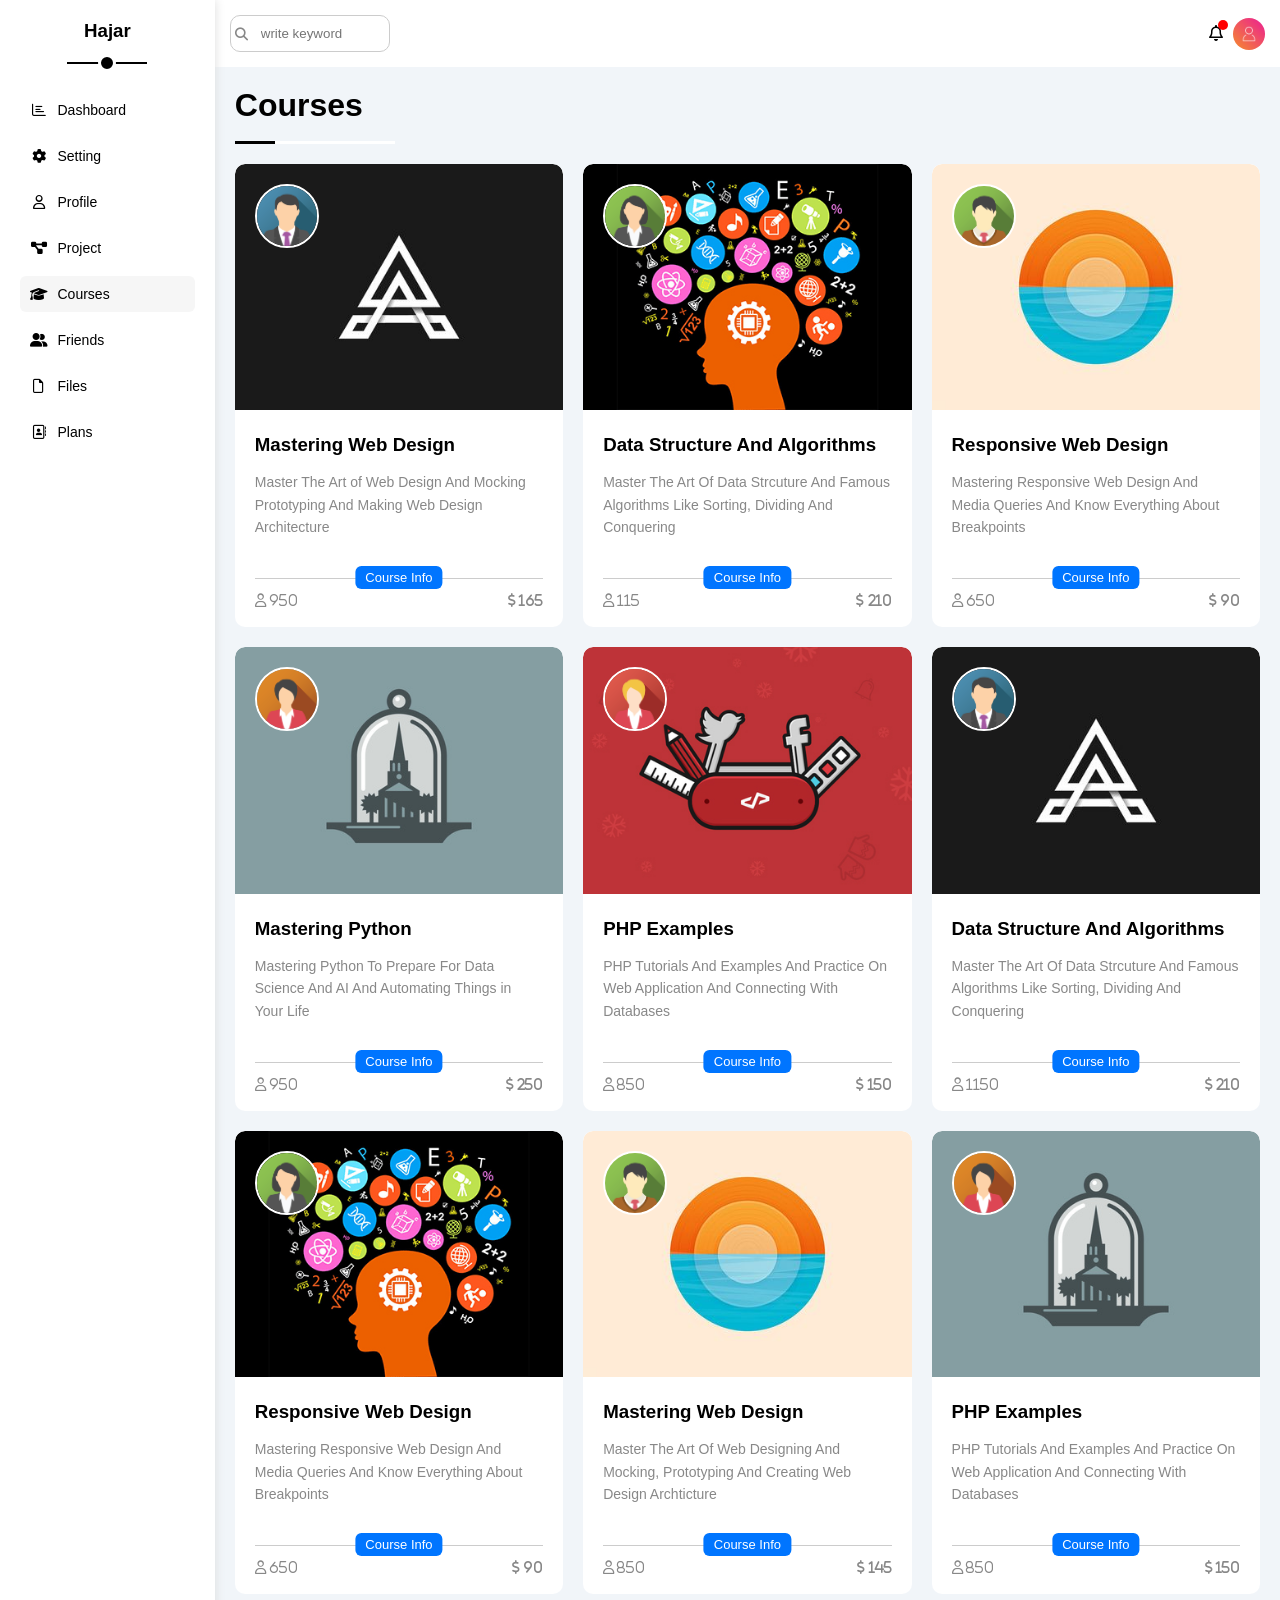
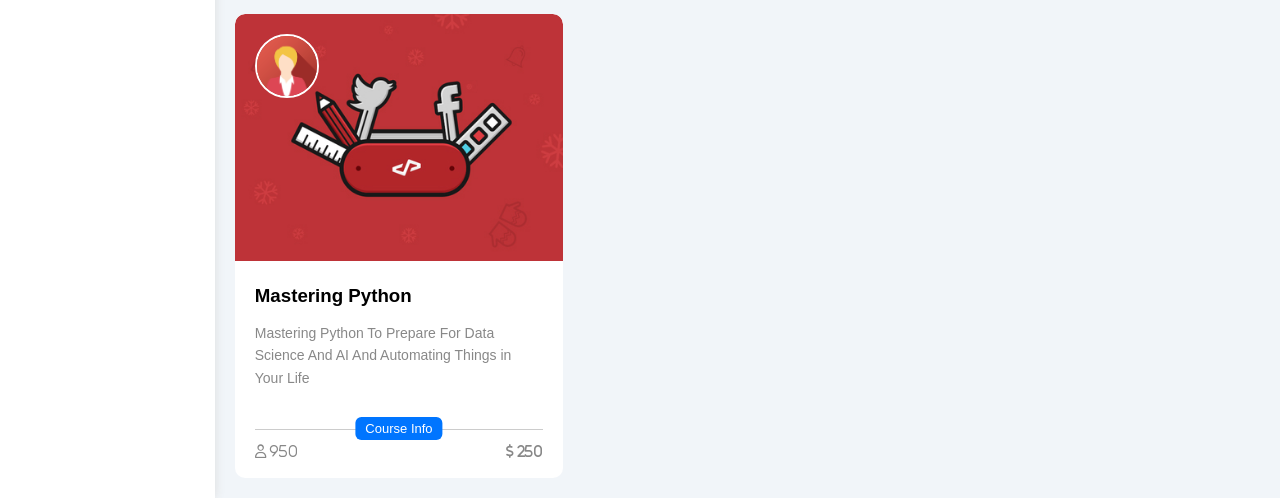
==== courses.html @ a2fc20e4 "forth template" ====
<!DOCTYPE html>
<html lang="en">
<head>
    <meta charset="UTF-8">
    <meta name="viewport" content="width=device-width, initial-scale=1.0">
    <title>Dashboard</title>
    <link rel="stylesheet" href=".//css/all.min.css">
    <link rel="stylesheet" href=".//css/framework.css">
    <link rel="stylesheet" href=".//css/master.css">
    <!--font awesome-->
    
    <!--google fonts-->
    <link rel="preconnect" href="https://fonts.googleapis.com" />
    <link rel="preconnect" href="https://fonts.gstatic.com" crossorigin />
    <link href="https://fonts.googleapis.com/css2?family=Cairo:wght@300;400;700&display=swap" rel="stylesheet"/>
</head>
<body>
<!-- start profile page -->
<div class="page d-flex">
    <div class="side-bar  p-20 bg-w p-relative">
      <h3 class="txt-c mt-0 p-relative">Hajar</h3>
      <ul>
       <li>
        <a href="index.html" class=" b-c fs-14 p-10 rad-6 d-flex align-c">
            <i class="fa-regular fa-chart-bar fa-fw"></i>
            <span>Dashboard</span>
        </a>
       </li>
       <li>
        <a href="setting.html" class=" b-c fs-14 p-10 rad-6 d-flex align-c">
            <i class="fa-solid fa-gear fa-fw"></i>
            <span>Setting</span>
        </a>
       </li>
       <li>
        <a href="profile.html" class="   b-c fs-14 p-10 rad-6 d-flex align-c">
            <i class="fa-regular fa-user fa-fw"></i>
            <span>Profile</span>
        </a>
       </li>
       <li>
        <a href="projects.html" class=" b-c fs-14 p-10 rad-6 d-flex align-c">
            <i class="fa-solid fa-diagram-project fa-fw"></i>
            <span>Project</span>
        </a>
       </li>
       <li>
        <a href="Courses.html" class=" active  b-c fs-14 p-10 rad-6 d-flex align-c">
            <i class="fa-solid fa-graduation-cap fa-fw"></i>
            <span>Courses</span>
        </a>
       </li>
       <li>
        <a href="friends.html" class="  b-c fs-14 p-10 rad-6 d-flex align-c">
            <i class="fa-solid fa-user-group fa-fw"></i>
            <span>Friends</span>
        </a>
       </li>
       <li>
        <a href="files.html" class="  b-c fs-14 p-10 rad-6 d-flex align-c">
            <i class="fa-regular fa-file fa-fw"></i>
            <span>Files</span>
        </a>
       </li>
       <li>
        <a href="Plans.html" class="  b-c fs-14 p-10 rad-6 d-flex align-c">
            <i class="fa-regular fa-address-book fa-fw"></i>
            <span>Plans</span>
        </a>
       </li>
      </ul>
    </div>
    <div class="content full-width">
        <div class="header flex-between bg-w p-15">
            <div class="search p-relative">
              <input type="search" placeholder="write keyword">
            </div>
            <div class="icons d-flex align-c">
                <span class="notification p-relative">
                <i class="fa-regular fa-bell"></i>
            </span>
               <img src="./images/head pro.webp" alt="">
            </div>
        </div>
        <h1 class="p-relative">Courses</h1>
        <div class="courses-wrapper m-20 d-grid gap-20">
         <div class="course-box bg-w rad-10 p-relative">
         <img  class="c-img " src="./images/course-01.jpg" alt="">
            <img class="profile-img" src="./images/team-01.png" alt="">
            <div class="p-20">
                <h3 class="m-0">Mastering Web Design</h3>
            <p class="mt-15 c-gray fs-14 ">Master The Art of Web Design And Mocking Prototyping And Making Web Design Architecture</p>
         <div class="p-relative  f-space-btw mt-40 pt-15 fs-13 bordert-ccc">
            <i class="fa-regular fa-user c-gray"> 950</i>
            <a href="#" class=" in-c submit-shape bg-blue c-white"> Course Info</a>
            <i class="fa-solid fa-dollar-sign c-gray">
                165
            </i>
            </div>
            </div>
            </div>
            <div class="course-box bg-w rad-10 p-relative">
                <img  class="c-img " src="./images/course-02.jpg" alt="">
                   <img class="profile-img" src="./images/team-02.png" alt="">
                   <div class="p-20">
                       <h3 class="m-0">Data Structure And Algorithms</h3>
                   <p class="mt-15 c-gray fs-14 "> Master The Art Of Data Strcuture And Famous Algorithms Like Sorting, Dividing And Conquering</p>
                <div class="p-relative  f-space-btw mt-40 pt-15 fs-13 bordert-ccc">
                   <i class="fa-regular fa-user c-gray"> 115</i>
                   <a href="#" class=" in-c submit-shape bg-blue c-white"> Course Info</a>
                   <i class="fa-solid fa-dollar-sign c-gray">
                       210
                   </i>
                   </div>
                   </div>
                   </div>
                   <div class="course-box bg-w rad-10 p-relative">
                    <img  class="c-img " src="./images/course-03.jpg" alt="">
                       <img class="profile-img" src="./images/team-03.png" alt="">
                       <div class="p-20">
                           <h3 class="m-0">Responsive Web Design</h3>
                       <p class="mt-15 c-gray fs-14 "> Mastering Responsive Web Design And Media Queries And Know Everything About Breakpoints</p>
                    <div class="p-relative  f-space-btw mt-40 pt-15 fs-13 bordert-ccc">
                       <i class="fa-regular fa-user c-gray"> 650</i>
                       <a href="#" class=" in-c submit-shape bg-blue c-white"> Course Info</a>
                       <i class="fa-solid fa-dollar-sign c-gray">
                           90
                       </i>
                       </div>
                       </div>
                       </div>
                       <div class="course-box bg-w rad-10 p-relative">
                        <img  class="c-img " src="./images/course-04.jpg" alt="">
                           <img class="profile-img" src="./images/team-04.png" alt="">
                           <div class="p-20">
                               <h3 class="m-0">Mastering Python</h3>
                           <p class="mt-15 c-gray fs-14 ">Mastering Python To Prepare For Data Science And AI And Automating Things in Your Life</p>
                        <div class="p-relative  f-space-btw mt-40 pt-15 fs-13 bordert-ccc">
                           <i class="fa-regular fa-user c-gray"> 950</i>
                           <a href="#" class=" in-c submit-shape bg-blue c-white"> Course Info</a>
                           <i class="fa-solid fa-dollar-sign c-gray">
                               250
                           </i>
                           </div>
                           </div>
                           </div>
                           <div class="course-box bg-w rad-10 p-relative">
                            <img  class="c-img " src="./images/course-05.jpg" alt="">
                               <img class="profile-img" src="./images/team-05.png" alt="">
                               <div class="p-20">
                                   <h3 class="m-0">PHP Examples</h3>
                               <p class="mt-15 c-gray fs-14 ">PHP Tutorials And Examples And Practice On Web Application And Connecting With Databases</p>
                            <div class="p-relative  f-space-btw mt-40 pt-15 fs-13 bordert-ccc">
                               <i class="fa-regular fa-user c-gray"> 850</i>
                               <a href="#" class=" in-c submit-shape bg-blue c-white"> Course Info</a>
                               <i class="fa-solid fa-dollar-sign c-gray">
                                   150
                               </i>
                               </div>
                               </div>
                               </div>
                               <div class="course-box bg-w rad-10 p-relative">
                                <img  class="c-img " src="./images/course-01.jpg" alt="">
                                   <img class="profile-img" src="./images/team-01.png" alt="">
                                   <div class="p-20">
                                       <h3 class="m-0">Data Structure And Algorithms</h3>
                                   <p class="mt-15 c-gray fs-14 ">Master The Art Of Data Strcuture And Famous Algorithms Like Sorting, Dividing And Conquering</p>
                                <div class="p-relative  f-space-btw mt-40 pt-15 fs-13 bordert-ccc">
                                   <i class="fa-regular fa-user c-gray"> 1150</i>
                                   <a href="#" class=" in-c submit-shape bg-blue c-white"> Course Info</a>
                                   <i class="fa-solid fa-dollar-sign c-gray">
                                       210
                                   </i>
                                   </div>
                                   </div>
                                   </div>
                                   <div class="course-box bg-w rad-10 p-relative">
                                    <img  class="c-img " src="./images/course-02.jpg" alt="">
                                       <img class="profile-img" src="./images/team-02.png" alt="">
                                       <div class="p-20">
                                           <h3 class="m-0">Responsive Web Design</h3>
                                       <p class="mt-15 c-gray fs-14 ">Mastering Responsive Web Design And Media Queries And Know Everything About Breakpoints</p>
                                    <div class="p-relative  f-space-btw mt-40 pt-15 fs-13 bordert-ccc">
                                       <i class="fa-regular fa-user c-gray"> 650</i>
                                       <a href="#" class=" in-c submit-shape bg-blue c-white"> Course Info</a>
                                       <i class="fa-solid fa-dollar-sign c-gray">
                                           90
                                       </i>
                                       </div>
                                       </div>
                                       </div>
                                       <div class="course-box bg-w rad-10 p-relative">
                                    <img  class="c-img " src="./images/course-03.jpg" alt="">
                                       <img class="profile-img" src="./images/team-03.png" alt="">
                                       <div class="p-20">
                                           <h3 class="m-0">Mastering Web Design</h3>
                                       <p class="mt-15 c-gray fs-14 ">Master The Art Of Web Designing And Mocking, Prototyping And Creating Web Design Archticture</p>
                                    <div class="p-relative  f-space-btw mt-40 pt-15 fs-13 bordert-ccc">
                                       <i class="fa-regular fa-user c-gray"> 850</i>
                                       <a href="#" class=" in-c submit-shape bg-blue c-white"> Course Info</a>
                                       <i class="fa-solid fa-dollar-sign c-gray">
                                           145
                                       </i>
                                       </div>
                                       </div>
                                       </div>
                                       <div class="course-box bg-w rad-10 p-relative">
                                        <img  class="c-img " src="./images/course-04.jpg" alt="">
                                           <img class="profile-img" src="./images/team-04.png" alt="">
                                           <div class="p-20">
                                               <h3 class="m-0">PHP Examples</h3>
                                           <p class="mt-15 c-gray fs-14 ">PHP Tutorials And Examples And Practice On Web Application And Connecting With Databases</p>
                                        <div class="p-relative  f-space-btw mt-40 pt-15 fs-13 bordert-ccc">
                                           <i class="fa-regular fa-user c-gray"> 850</i>
                                           <a href="#" class=" in-c submit-shape bg-blue c-white"> Course Info</a>
                                           <i class="fa-solid fa-dollar-sign c-gray">
                                               150
                                           </i>
                                           </div>
                                           </div>
                                           </div>
                                           <div class="course-box bg-w rad-10 p-relative">
                                            <img  class="c-img " src="./images/course-05.jpg" alt="">
                                               <img class="profile-img" src="./images/team-05.png" alt="">
                                               <div class="p-20">
                                                   <h3 class="m-0">Mastering Python</h3>
                                               <p class="mt-15 c-gray fs-14 "> Mastering Python To Prepare For Data Science And AI And Automating Things in Your Life</p>
                                            <div class="p-relative  f-space-btw mt-40 pt-15 fs-13 bordert-ccc">
                                               <i class="fa-regular fa-user c-gray"> 950</i>
                                               <a href="#" class=" in-c submit-shape bg-blue c-white"> Course Info</a>
                                               <i class="fa-solid fa-dollar-sign c-gray">
                                                   250
                                               </i>
                                               </div>
                                               </div>
                                               </div>

         </div>
         </div>
        </div>
        </body>
        </html>
---- css/framework.css ----
.d-flex{
    display: flex;
}
.flex-wrap{
    flex-wrap: wrap;
}

.d-grid{
    display: grid;
  
}
.d-block{
    display: block;
}
.space-btw{
    justify-content: space-between;
}
.f-space-btw{
    display: flex;
    align-items: center;
    justify-content: space-between;
}
.flex-space{
    justify-content: space-around;
}
.c-flex{
    display: flex;
    align-items: center;
    justify-content: center;
}
.just-c{
    justify-content: center;
}
.gap-20{
gap: 20px;
}
.gap-15{
    gap: 15px;
}

/* start font & align*/
.txt-c{
    text-align: center;
}
@media(max-width:767px){
    .text-c-mobile{
text-align: center;
    }
    .d-block-mobile{
        display: block;
    }
    .m-hidden{
        display: none;
    }
}
.fs-10{
    font-size: 10px;
}
.fs-13{
    font-size: 13px;
}
.fs-14{
    font-size: 14px;
}
.fs-15{
    font-size: 15px;
}
.fs-16{
    font-size: 16px;
}
.fs-20{
    font-size: 20px;
}
.fs-25{
    font-size: 25px;
}
.fw-b{
    font-weight: bold;
}
.fw-900{
    font-weight: 900;
}
.align-c{
align-items: center;
}
/* end  font &align*/

/* start padding& margin*/
.p-5{
    padding: 5px;
}
.p-10{
padding: 10px;
}
.p-11{
    padding: 11px;
}
.p-15{
padding: 15px;
}
.p-20{
    padding: 20px;
}
.pt-10{
    padding-top: 10px;
}
.pt-15{
    padding-top: 15px;
}
.pt-20{
    padding-top: 20px;
}
.pb-10{
    padding-bottom: 10px;
}
.pb-15{
    padding-bottom: 15px;
}
.pb-20{
    padding-bottom: 20px;
}

.m-0{
    margin: 0;
}

.m-15{
    margin: 15px;
}
.m-20{
    margin: 20px;
}
.mt-0{
    margin-top: 0;
}
.mt-5{
    margin-top: 5px;
}
.mt-10{
    margin-top: 10px;
}
.mt-15{
    margin-top: 15px;
}
.mt-20{
margin-top: 20px;
}
.mt-25{
    margin-top: 25px;
}
.mt-30{
    margin-top: 30px;
}
.mt-40{
    margin-top: 40px;
}
.mr-10{
    margin-right: 10px;
}
.mr-15{
    margin-right: 15px;
}
.mr-20{
    margin-right: 20px;
}
.ml-20{
    margin-left: 20px;
}
.mb-5{
    margin-bottom: 5px;
}
.mb-10{
    margin-bottom: 10px;
}
.mb-15{
    margin-bottom: 15px;
}
.mb-20{
    margin-bottom: 20px;
    }
 
/* end padding& margin*/
/* start color*/
.c-gray{
color: #888;
}
.c-orange{
    color:#f59e0b ;
}
.c-green{
    color: #22c55e;
}
.c-white{
    color: white;
}
.b-c{
    color: black;
}
.c-blue{
color: #0075ff;
}
.c-red{
    color: #f44336;
}
.bg-w{
background-color: white;
}
.bg-red{
    background-color:var();
}
.bg-orange{
  background-color:  #f59e0b;
}
.bg-green{
    background-color: #22c55e;
}
.bg-eee{
    background-color: #eee;
}
.bg-ccc{
    background-color: #ccc;
}
.bg-blue{
    background-color: #0075ff;
}
/* start color*/
/* start position*/
.p-relative{
    position: relative;
}
/* end position*/
/* start border*/
.rad-6{
border-radius: 6px;
}
.rad-10{
    border-radius: 10px;
}

.border-non{
    border: none;
}
.border-ccc{
    border: 1px solid#ccc;
}
.border-green{
    border: 2px solid #22c55e;
}
.border-blue{
    border: 2px solid #0075ff;
}
.border-orange{
    border: 2px solid #f59e0c;
}
.bordert-ccc{
    border-top: 1px solid #ccc;
}
.borderb-ccc{
    border-bottom: 1px solid#ccc;
}
.borderb-eee{
    border-bottom: 1px solid #eee;
}
/* end border*/
.full-width{
    width: 100%;
}
.full-h{
    height: 100%;
}

/*start component*/
.flex-between{
    display: flex;
    align-items: center;
    justify-content: space-between;
}
/*end component*/
.submit-shape{
padding: 4px 10px;
border-radius: 6px;
}
.fit-content{
    width: fit-content;
}
---- css/master.css ----
*{
    box-sizing: border-box;
}
:root{
    --fa-style-family-classic:"font awesome 6 free";
    --blue-color:#0075ff;
    --blue-alt-color:#0969d5;
    --orange-color:#f59e0b;
    --green-color:#22c55e;
    --red-color:#f44336;
    --gray-color:#888;
}
body{
    font-family: "Open Sans" , sans-serif;
    margin: 0;
}
ul{
    list-style: none;
    padding: 0;
}
a{
    text-decoration: none;
}
*:focus{
    outline: none;
}
::-webkit-scrollbar{
    width: 15px;
}
::-webkit-scrollbar-track{
    background-color: white;
}
::-webkit-scrollbar-thumb{
    background-color: var(--blue-color);
    transition: .3s;
}
::-webkit-scrollbar-thumb:hover{
    background-color: var(--blue-alt-color);
}
.page{
    min-height: 100vh;
    background-color: #f1f5f9;
}
.side-bar{
    width: 250px;
    box-shadow: 0 0 10px #ddd;
}
.side-bar h3{
margin-bottom: 50px;
}
.side-bar h3::before,
.side-bar h3::after{
    content: "";
    position: absolute;
    background-color: black;
    left: 50%;
    transform: translateX(-50%);
}
.side-bar h3::before{
    width: 80px;
    height: 2px;
    bottom: -22px; 
}
.side-bar h3::after{
    width: 12px;
    height: 12px;
    border-radius: 50%;
    bottom: -30px;
    border: 3px solid white;
}
.side-bar ul li a{
    transition: .3px;
    margin-bottom: 10px;
}
.side-bar ul li a.active,
.side-bar ul li a:hover{
    background-color: #f6f6f6;
}
.side-bar ul li a i{
    margin-right: 10px;
}
@media(max-width:767px){
    .side-bar{
        width: 62px;
        padding: 10px;
    }
    .side-bar h3{
        margin-bottom: 15px;
        font-size: 13px;
    }
    .side-bar h3::before,
    .side-bar h3::after{
       display: none;
    }
    .side-bar ul li a span{
        display: none;
    }
}

.content .search::before{
font-family:var(--fa-style-family-classic);
content: "\f002";
position: absolute;
font-weight: 900;
font-size: 13px;
top: 50%;
transform: translateY(-50%);
left: 5px;
color: var(--gray-color);
}
.content .search  input{
    border: 1px solid #ccc;
    padding: 10px;
    border-radius: 10px;
    padding-left: 30px;
    width: 160px;
    transition: opacity .3;
    }
    .content .search  input:focus{
    width: 200px;
    }
    .content .search  input:focus::placeholder{
        opacity: 0;
    } 
    .content .icons .notification::before{
     content: "";
     position: absolute;
     width: 10px;
     height: 10px;
     background-color: red;
     border-radius: 50%;
     top: -5px;
     right: -5px;
    }
  .content .icons img{
    width: 32px;
    height: 32px;
    border-radius: 50%;
    margin-left: 10px;
 }
 .content h1{
    margin: 20px 20px 40px;
 }
 .content h1::after,
 .content h1::before{
    content: "";
    position: absolute;
    height: 3px;
    bottom: -20px;
left: 0;
 }
 .content h1::before{
width: 160px;
background-color: white;
 }
 .content h1::after{
width: 40px;
background-color: black;
 }
 .wrapper{
    grid-template-columns: repeat(auto-fill ,minmax(450px,1fr));
    margin-left: 20px;
    margin-right: 20px;
 }
 .welcome{
    grid-template-columns: minmax(200px, 1fr);
    margin-left: 10px;
    margin-right: 10px;
    overflow: hidden;
 }
 .intro img{
width: 200px;
margin-bottom: -10px;
 }
 .welcome .avatar{
    width: 64px;
    height: 64px;
    border-radius: 50%;
    border: 2px solid white;
    padding: 3px;
    box-shadow: 0 0 5px #ddd;
    margin-top: -32px;
 }
 @media(max-width:767px){
    .welcome .avatar{
        margin-left: 0;
    }
    .welcome .intro{
        padding-bottom: 30px;
    }
    .body > div:not(:last-child){
        margin-bottom: 20px;
    }
 }
 .body{
    border-top: 1px solid #eee;
    border-bottom: 1px solid #eee;
 }
 .body > div{
    flex: 1;
 }
 .welcome .visit{
    border: 1px solid white;
    background-color: var(--blue-color);
    width: fit-content;
    margin:  0 15px 15px auto;
    transition: .3s;
 }
 .welcome .visit:hover{
    background-color: var(--blue-alt-color);
 }
 .quick-draft textarea{
    resize: none;
    min-height: 200px;
 }
 .quick-draft [type=submit]{
    margin-left: auto;
    transition: .3s;
 }
 .quick-draft [type=submit]:hover{
    background-color: var(--blue-alt-color);
    cursor: pointer;
 }
 .target  .blue .icon{
    background-color: rgb(0 117 255 / 20%);
 }
 .target .details{
    flex: 1;
 }
 .target  .blue .details .progress{
    height: 2px;
    background-color: rgb(0 117 255 / 20%);
 }
 .target .details .progress>span{
    content: "";
    position: absolute;
    left: 0;
    top: 0;
    height: 2px;
 }
 .target .blue .details  .progress>span{
    background-color: var(--blue-color);
 }
 .target .details .progress>span span{
    content: "";
    position: absolute;
     top: -30px;
     left: 50%;
     transform: translateX(-50%);
     padding: 2px 5px;
     border-radius: 6px;
     font-size: 12px;
     position: relative;
     color: white;
 }
 .target .blue .details .progress>span span::after{
    content: "";
    position: absolute;
    border-color: transparent;
    border-top: var(--blue-color);
    border-width: 5px;
    border-style: solid;
    bottom: -9px;
    left: 50%;
    transform: translateX(-50%);
 }
 .target  .orange .icon{
    background-color: rgb(245 158 11 / 20%);
 }
 .target  .orange .details .progress{
    height: 2px;
    background-color:rgb(245 158 11 / 20%) ;
 }
 .target .orange .details  .progress>span{
    background-color: var(--orange-color);
 }
 .target .orange .details .progress>span span::after{
    content: "";
    position: absolute;
    border-color: transparent;
    border-top: var(--orange-color);
    border-width: 5px;
    border-style: solid;
    bottom: -9px;
    left: 50%;
    transform: translateX(-50%);
 }
 .target  .green .icon{
    background-color: rgb(34 197 94 / 20%);
 }
 .target  .green .details .progress{
    height: 2px;
    background-color: rgb(34 197 94 / 20%);
 }
 .target .green .details  .progress>span{
    background-color: var(--green-color);
 }
 .target .green .details .progress>span span::after{
    content: "";
    position: absolute;
    border-color: transparent;
    border-top: var(--green-color);
    border-width: 5px;
    border-style: solid;
    bottom: -9px;
    left: 50%;
    transform: translateX(-50%);
 }

 .ticket-price .price{
   border: 1px solid #ccc;
   border-radius: 10px;
   width: calc(50% - 10px);
 }
 .ticket-price .price.orange i{
   color: #f59e0b;
 }
 .ticket-price .price.blue i{
   color: #0075ff;
 }
 .ticket-price .price.green i{
   color: #22c55e;
 }
 .ticket-price .price.red i{ 
   color: #f44336;
 }
 @media(max-width:767px){
   .ticket-price .price{
      width: 100%;
   }
 }
 .news-box:not(:last-child){
   border-bottom: 1px solid #eee;
   padding-bottom: 20px;
   margin-bottom: 20px;
 }
 .news  img{
   width: 100px;
   border-radius: 6px;
 }
 .news-box .news-d {
   flex-grow: 1;
 }s
 .news-box span{
   padding: 5px 15px;
 }
 @media(max-width:767px){
   .news-box{
      flex-direction: column;
   }
   .news-box {
      flex-direction: column;
   }
   .news-box img{
      margin-right: 0;
      margin-bottom: 10px;
   }
   .news-box  h2,
   .news-box  p{
   text-align: center;
   }
   .news-box span{
      margin-top: 10px;
   }
 }
 .latest-task:not(:last-child){
   border-bottom:1px solid #eee;
   margin-bottom: 15px;
   padding-bottom: 15px;
 }
 .latest-task:nth-of-type(4){
   border: none;
 }
 .latest-task.crossed{
   opacity: .3;
 }
 .latest-task.crossed h3,
 .latest-task.crossed p
 { 
   text-decoration: line-through;
 }
 .latest-task .delete{
   transition: .3s;
   cursor: pointer;
 }
 .latest-task .delete:hover{
   color: var(--red-color);
 }
 .upload .top-uploads:not(:last-child){
   border-bottom: 1px solid #eee;
 }
.upload .svg{
   width: 50px;
margin-right: 10px;

 }
 .upload .up{
   flex-grow: 1;
 }
 .upload .up h4{
   font-size: 14px;
 }
 .upload .up p{
   font-size: 12px;
 }
 .upload  span{
   font-size: 12px;
 }
 .project ul::before{
content: "";
position: absolute;
height: 100%;
width: 2px;
background-color: var(--blue-color);
left: 11px;
 }
 .project ul li{
   padding-left: 40px;
   position: relative;
 }
 .project ul li::before{
   content: "";
   position: absolute;
   width: 20px;
   height: 20px;
   border-radius: 50%;
   display: block;
   background-color: white;
   border: 2px solid white;
   outline: 2px solid var(--blue-color);
   display: block;
   left: 0;
 }
 .project ul li.ready::before{
background-color: var(--blue-color);
 }
 .project ul li.current::before{
animation: change-color .8s infinite alternate;
 }
 .project .pro{
   position: absolute;
   width: 160px;
   opacity: .1;
   bottom: 0;
   right: 0;
 }
 .reminders ul li{
   padding-left: 60px;
 }
 .reminders ul li::before{
content: "";
position: absolute;
width: 20px;
height: 20px;
border-radius: 50%;
left: 0px;
top: 50%;
transform: translateY(-50%);
 }
 .reminders ul li::after{
   content: "";
   position: absolute;
   width: 2px;
   height: 100%;
   top: 2px;
   left: 40px;
 }
 .reminders ul li.blue::before,
 .reminders ul li.blue::after{
   background-color: var(--blue-color);
 }
 .reminders ul li.green::before,
 .reminders ul li.green::after{
   background-color: var(--green-color);
 }
 .reminders ul li.orange::before,
 .reminders ul li.orange::after{
   background-color: var(--orange-color);
 }
 .reminders ul li.red::before,
 .reminders ul li.red::after{
   background-color: var(--red-color);
 }
 
 .post img{
   width: 65px;
   height: 65px;
   border-radius: 50%;
   margin-right: 10px;
 }
 .post .para{
   border-top: 1px solid#eee;
   border-bottom: 1px solid #eee;
 }
 @media(max-width:767px){
   .post .bio{
      flex-direction: column;
   }
 }
 .social-stat .box{
padding-left: 70px;
 }
 .box i{
   position: absolute;
   width: 65px;
   top: 0;
   left: 0;
 }
 .box a{
   position: absolute;
   right: 15px;
 }
 .social-stat .twitter{
   background-color: rgb(29 161 242 / 20%);;
   color: #1da1f2
 }
 .social-stat .twitter i,
 .social-stat .twitter a{
   background-color: #1da1f2;
 }
 .social-stat .facebook {
  background-color: rgb(24 119 242 / 20%);
  color: #1da1f2;
}
.social-stat .facebook i,
.social-stat .facebook a {
  background-color: #1877f2;
}
.social-stat .youtube {
  background-color: rgb(255 0 0 / 20%);
  color: #ff0000;
}
.social-stat .youtube i,
.social-stat .youtube a {
  background-color: #ff0000;
}
.social-stat .linkedin {
  background-color: rgb(0 119 181 / 20%);
  color: #0a66c2;
}
.social-stat .linkedin i,
.social-stat .linkedin a {
  background-color: #0a66c2;
}
.projects .responsive-table{
  overflow-x: auto;
  }
  .responsive-table table {
    min-width: 1000px;
    border-spacing: 0;
  }
  
.responsive-table table thead td{
  background-color: #ccc;
  font-weight: bold;
}
.responsive-table table td{
  padding: 15px;
}
.responsive-table table tbody td{
  border-bottom: 1px solid #eee;
  border-left: 1px solid #eee;
  transition: .3s;
}
.responsive-table table tbody tr:hover td{
  background-color: #faf7f7;
}
.responsive-table table tbody td:last-child{
  border-right: 1px solid #eee;
}
 .responsive-table table img{
width: 32px;
height: 32px;
border-radius: 50%;
padding: 2px;
background-color: white;
 }
 .responsive-table table img:not(:first-child){
  margin-left: -20px;
 }
 /*start setting*/
.toggle-checkbox{
  --webkit-appeance:none;
  appearance: none;
  display: none;
}
.toggle-switch{
  position: relative;
  width: 78px;
  height: 32px;
  background-color: #ccc;
  border-radius: 16px;
  cursor: pointer;
  transition: .3s;
}
.toggle-switch::before{
  font-family: var(--fa-style-family-classic);
  content: "\f00d";
  font-weight: 900;
  background-color: white;
  position: absolute;
  width: 24px;
  height: 24px;
  border-radius: 50%;
  display: flex;
  align-items: center;
  justify-content: center;
  top: 4px;
  left: 4px;
  transition: .3s;
}
.toggle-checkbox:checked + .toggle-switch{
background-color: var(--blue-color);
}
.toggle-checkbox:checked + .toggle-switch::before{
left: 50px;
content: "\f00c";
}
.setting-wrapper{
  grid-template-columns: repeat(auto-fill, minmax(450px,1fr));
  margin-left: 20px;
  margin-right: 20px;
}
@media(max-width:767px){
  .setting-wrapper{
    grid-template-columns: minmax(200px,1fr);
    margin-left: 10px;
    margin-right: 10px;
    gap: 10px;
  }
}
.setting-wrapper .control .text{
  flex-grow: 1;
}
.setting-wrapper .control textarea{
  resize: none;
  height: 100px;
  width: 100%;
  border-color: #ccc;
  border-radius: 6px;
  padding: 10px;
}
.info-general form span{
  color: var(--gray-color);
  display: block;
}
.info-general form input[type=text]{
  padding: 10px;
  border-radius: 6px;
  border: none;
  border: 1px solid #ccc;
  width: 100%;
}
.info-general :disabled{
  padding: 10px;
  border-radius: 6px;
  border: none;
  border: 1px solid #ccc;
  flex-grow: 1;
  margin-right: 15px;
  transition: .3s;
}
.info-general :disabled:hover{
  cursor: no-drop;
  background-color: #f0f4f8;
  color: #bbb;
}
.security .password .pas-text,
.security .authen .tex,
.security .device .dev-text{
  flex-grow: 1;
}
.security .password a:hover{
background-color: var(--blue-alt-color);
}
 .social-info i{
  width: 40px;
  height: 40px;
  background-color: #f6f6f6;
  display: flex;
  align-items: center;
  justify-content: center;
  border: 1px solid #ddd;
  border-radius: 6px 0 0 6px;
  border-right: none;
  transition: .3s;
 }
 .social-info input[type=text]{
  height: 40px;
  background-color: #f6f6f6;
  border: 1px solid #ddd;
  border-radius: 0 6px 6px 0;
  padding-left: 10px;
 }
.social-info>div:focus-within i{
  color: black;
}
.widget-control .co-widget input[type=checkbox]{
--wibkit-appearance:none;
appearance: none;
}
.widget-control .co-widget label{
  cursor: pointer;
  padding-left: 30px;
  position: relative;
}
.widget-control .co-widget label::before{
content: "";
position: absolute;
width: 14px;
height: 14px;
border: 2px solid var(--gray-color);
border-radius: 4px;
left:0;
top: 50%;
margin-top: -9px;
}
.widget-control .co-widget label:hover:before{
  border-color: var(--blue-alt-color);
}
.widget-control .co-widget label::after{
  font-family: var(--fa-style-family-classic);
  content: "\f00c";
  position: absolute;
  font-weight: 900;
  left: 0;
  top: 50%;
  margin-top: -9px;
  font-size: 12px;
  width: 18px;
  height: 18px;
  border-radius: 4px;
  background-color: var(--blue-color);
  display: flex;
  align-items: center;
  justify-content: center;
  transform: scale(0) rotate(360deg);
  transition: .3s;
}
.widget-control .co-widget  input[type=checkbox]:checked + label:after{
transform: scale(1);
}
.backup input[type=radio]{
  --webkit-appearance:none;
  appearance: none;
}
.backup .date label{
  padding-left: 30px;
  position: relative;
}
.backup .date label::before{
content: "";
position: absolute;
width: 18px;
height: 18px;
border-radius: 50%;
border: 2px solid var(--gray-color);
left: 0;
top: 50%;
transform: translateY(-50%);
transition: .3s;
}
.backup .date label::after{
  content: "";
  position: absolute;
  width: 12px;
  height: 12px;
  background-color: var(--blue-color);
  border-radius: 50%;
  left: 5px;
  top: 5px;
  transform: scale(0);
  transition: .3s;
}
.backup .date input[type=radio]:checked + label::before{
border-color: var(--blue-color);
}
.backup .date input[type=radio]:checked + label::after{
  transform: scale(1);
}
.backup-control .servers {
  border-top: 1px solid #eee;
  padding-top: 20px;
}
@media (max-width: 767px) {
  .backup-control .servers {
    flex-wrap: wrap;
  }
}
.backup .servers .server {
  border: 2px solid #eee;
  position: relative;
  transition: .3s;
}
.backup .servers .server label {
  cursor: pointer;
}
.backup .servers input[type="radio"]:checked + .server {
  border-color: var(--blue-color);
  color: var(--blue-color);
}
 /*end setting*/
 /*start profile*/
 .profile .overview{
  width: 300px;
 
 }
 
 @media (max-width:767px){
  .profile {
    flex-direction: column;
  }
 }
 .profile .overview img{
width: 120px;
height: 120px;
border-radius: 50%;
 }
 .profile .overview .level{
height: 4px;
width: 90%;
background-color: var(--gray-color);
border-radius: 6px;
margin: auto;
 }
 .profile .overview .level span{
  position: absolute;
  left: 0;
  top: 0;
  height: 100%;
  background-color: var(--blue-color);
  border-radius: 6px;
 }
 
 @media (min-width:768px){
  .profile .information{
    border-left: 1px solid #ccc;
 }
}
.profile .information .pro-info:not(:last-child){
  border-bottom: 1px solid #ccc;
}
.profile .information .pro-info{
  flex-wrap: wrap;
  transition: .3s;
}
.profile .information .pro-info h4{
font-weight: normal;
}
.profile .information .pro-info:hover{
  background-color: #f9f9f9;
}
.profile .information .pro-info >div{
  min-width: 250px;
  padding: 10px 0 0;
}
@media (max-width:767px){
  .profile .information .pro-info .toggle-switch{
    margin: auto;
  }
}
.profile .information .pro-info .toggle-switch{
  height: 20px;
}
.profile .information .pro-info .toggle-switch::before{
  width: 12px;
  height: 12px;
  font-size: 8px;
}
.profile .information .pro-info .toggle-checkbox:checked + :before{
left: 62px;
}
@media (max-width:767px){
  .skill-activity{
flex-direction: column;
  }
}
.pro-skill {
  flex-grow: 1;
}
@media (max-width:767px){
  .pro-skill .skill-box {
justify-content: center;
  }
}

.pro-skill .skill-box:not(:last-child){
  border-bottom: 1px solid #ccc;
}
.pro-skill .skill-box span{
  background-color: #eee;
  padding: 4px 10px;
  border-radius: 6px;
}
.pro-skill .skill-box span:not(:last-child){
  margin-right: 5px;
}
.activity{
  flex-grow: 2;
}
.activity .activity-info:not(:last-child) {
  border-bottom: 1px solid #ccc;
}
@media (max-width:767px){
  .activity .activity-info{
    flex-direction: column;
  }
  .activity .activity-info span{
    display: block;
    margin-bottom: 10px;
  }
}
.activity .activity-info img{
width: 75px;
height: 75px;
border-radius: 50%;
margin-right: 10px;

}
@media (max-width:767px){
  .activity .activity-info img{
    margin-right: 0;
    margin-bottom: 10px;
  }
}
.activity .activity-info .text{
  flex-grow: 1;
  
}
 /*end profile*/
 /*start project*/
 .projects-wrapper {
grid-template-columns: repeat(auto-fill,minmax(500px ,1fr));
 }
 @media (max-width:767px){
  .projects-wrapper {
    grid-template-columns: minmax(200px ,1fr);
    gap: 10px;
    margin: 10px;
     }
 }
 .projects-wrapper .project-box .history{
  display:flex;
  justify-content: right;
   
 }
 .projects-wrapper .project-box h4{
  font-weight: normal;
 }
 .projects-wrapper .project-box .team{
 position: relative;
 height: 80px;
 }
 .projects-wrapper .project-box a{
  position: absolute;
  left: 0;
  bottom: 0;
 }
 .projects-wrapper .project-box a:nth-child(2){
  left: 25px;
 }
 .projects-wrapper .project-box a:nth-child(3){
  left: 50px;
 }
 .projects-wrapper .project-box a:nth-child(4){
  left: 75px;
 }
 .projects-wrapper .project-box a:nth-child(5){
  left: 100px;
 }
 .projects-wrapper .project-box img{
  width: 32px;
  height: 32px;
  border-radius: 50%;
  padding: 2px;
  background-color: white;
 }
 .projects-wrapper .project-box a:hover{
  z-index: 1000;
 }
 .projects-wrapper .project-box ul{
  justify-content: right;
  padding: 15px 0 15px;
  border-top: 1px solid #eee;
  border-bottom: 1px solid #eee;
 }
 @media(max-width:767px){
  .projects-wrapper .project-box ul{
    flex-direction: column;
  }
 }
 .projects-wrapper .project-box ul li {
  padding: 4px 10px;
  background-color: #eee;
  border-radius: 6px;
 }
 @media(max-width:767px){
  .projects-wrapper .project-box ul li:not(:last-child){
    margin-bottom: 15px;
  }
 }
 .projects-wrapper .project-box ul li:not(:last-child){
  margin-right: 10px;
 }
 @media(max-width:767px){
  .projects-wrapper .project-box .track{
    flex-direction: column;
  }
 }
 .projects-wrapper .project-box .holder{
  width: 260px;
  height: 8px;
  border-radius: 6px;
  background-color: #ccc;
  
 }
 @media(max-width:767px){
  .projects-wrapper .project-box .holder{
    margin-bottom: 10px;
  }
 }
 .projects-wrapper .project-box .holder span{
  position: absolute;
  height: 100%;
  left: 0;
  top: 0;
  border-radius: 6px;
 }
 
 /*end project*/
 /*start courses*/
.courses-wrapper{
  grid-template-columns: repeat(auto-fill,minmax(300px ,1fr));
}
@media(max-width:767px){
  .courses-wrapper{
    grid-template-columns: minmax(200px ,1fr);
    margin-left: 10px;
    margin-right: 10px;
    gap: 10px;
  }
}
.courses-wrapper .course-box{
  overflow: hidden;
}
.courses-wrapper .course-box .c-img{
width: 100%;
border-radius: 10px 10px  0 0 ;
}
.courses-wrapper .course-box .profile-img{
  position: absolute;
  width: 64px;
  height: 64px;
  border-radius: 50%;
  top: 20px;
  left: 20px;
  border: 2px solid white;
}
.courses-wrapper .course-box>div p{
  line-height: 1.6;
}
.courses-wrapper .course-box .in-c{
  position: absolute;
  top: -13px;
  left: 50%;
  transform: translateX(-50%);
}
 /*end courses*/
 /*start friends*/
.friend-wrapper{
  grid-template-columns: repeat(auto-fill, minmax(300px,1fr));

}
@media(max-width:767px){
  .friend-wrapper{
    grid-template-columns: minmax(200px,1fr);
     margin-left: 10px;
     margin-right: 10px;
     gap: 10px;
  }
}
.friend-wrapper .friend-box .comm-icons{
  position: absolute;
  top: 10px;
  left: 10px;
}
.friend-wrapper .friend-box .comm-icons i{
  width: 32px;
  height: 32px;
  background-color: #eee;
  border-radius: 50px;
  display: flex;
  align-items: center;
  justify-content: center;
  font-size: 14px;
  color: #666;
  cursor: pointer;
  transition: .3s;
}
.friend-wrapper .friend-box .comm-icons i:hover{
  color: white;
  background-color: var(--blue-color);
}
.friend-wrapper .friend-box img{
  width: 100px;
  height: 100px;
  border-radius: 50%;
  display: block;
  margin:  10px auto 10px;
}
.friend-wrapper .friend-box ul {
  padding-top: 15px;
  padding-bottom: 15px;
  border-top: 1px solid #ccc;
  border-bottom: 1px solid #ccc;
}
.friend-wrapper .friend-box ul li{
  margin-bottom: 10px;
}
.friend-wrapper .friend-box ul li i{
  margin-right: 10px;
}
.friend-wrapper .friend-box ul .vip{
  position: absolute;
  top: 50%;
  transform: translateY(-50%);
  right: 0;
  font-weight: bold;
  color: var(--orange-color);
  font-size: 50px;
  opacity: .2;
  
}
  /*end friends*/
  /*start files*/
  .files{
    flex-direction: row-reverse;
    align-items: flex-start;
  }
    @media(max-width:767px){
      .files{
      flex-direction: column;
      align-items: normal;
    }
  }
  .files .files-stat{
   min-width:260px;

  }
  .files .files-stat .files-stat-box {
    padding: 10px;
    border: 1px solid #eee;
    border-radius: 6px;
    margin-bottom: 15px;
  }
  .files .files-stat .files-stat-box i{
    width: 40px;
    height: 40px;
   display: flex;
   align-items: center;
   justify-content: center;
   margin-right: 10px;
   font-size: 13px;
  }
  .files .files-stat .files-stat-box  .blue{
 background-color :rgb(0 117 255 / 20%);
  }
  .files .files-stat .files-stat-box  .green{
    background-color :rgb(34 197 94 / 20%);
     }
     .files .files-stat .files-stat-box  .red{
      background-color :rgb(244 67 54 / 20%);
       }
       .files .files-stat .files-stat-box  .orange{
        background-color :rgb(245 158 11 / 20%);
         }
  .files .files-stat .files-stat-box .text{
    flex: 1;
  }
  .files .files-stat .upload{
    padding-left: 40px;
    display: block;
    width: fit-content;
    margin: auto;
    cursor: pointer;
    transition: .3s;
  }
  .files .files-stat .upload::before{
    position: absolute;
    font-family: var(--fa-style-family-classic);
    content: "\f102";
    font-weight: 900;
    font-size: 13px;
    left: 15px;
    top: 50%;
    transform: translateY(-50%);
  }
  .files .files-stat .upload:hover{
    background-color: var(--blue-alt-color);
  }
  .files .files-stat .upload:hover::before{
    animation: up-down .5s  linear infinite;
  }
  .files .files-wrapper{
   grid-template-columns: repeat(auto-fill ,minmax(200px ,1fr));
   flex: 1;
  }
  @media(max-width:767px)
{
  .files .files-wrapper{
    grid-template-columns:minmax(300px ,1fr);
    margin-left: 10px;
    margin-right: 10px;
    gap: 10px;
  }
} 

.files .files-wrapper .files-box i{
  position: absolute;
  top: 10px;
  left: 10px;
}
.files .files-wrapper .files-box img{
  width: 64px;
  height: 64px;
  transition: .3s;
}
.files .files-wrapper .files-box:hover img{
  transform: rotate(5deg);
}
.files .files-wrapper .files-box h4{
  font-weight: bold;
}
 
   /*end files*/
   /*start plans*/
.plans-wrapper{
  grid-template-columns: repeat(auto-fill,minmax(450px, 1fr));
}
@media(max-width:767px){
  .plans-wrapper{
    grid-template-columns: minmax(250px, 1fr);
    gap: 10px;
    margin-left: 10px;
    margin-right: 10px;
  }
}

.plans-wrapper .plans-box .parent{
  border: 3px solid white;
}
.plans-wrapper .green .parent{
  background-color: var(--green-color);
  outline:  3px solid var(--green-color);
}
.plans-wrapper .green .anchor{
  background-color: var(--green-color);
}
.plans-wrapper .blue .parent{
  background-color: var(--blue-color);
  outline:  3px solid var(--blue-color);
}
.plans-wrapper .blue .anchor{
  background-color: var(--blue-color);
}
.plans-wrapper .orange .parent{
  background-color: var(--orange-color);
  outline:  3px solid var(--orange-color);
}
.plans-wrapper .orange .anchor{
  background-color: var(--orange-color);
}
.plans-wrapper .plans-box .price{
  position: relative;
  font-size: 40px;
  width: fit-content;
  margin: auto;
}
.plans-wrapper .plans-box .price span{
  position: absolute;
  top: 0;
  left: -15px;
  font-size: 25px;
}
.plans-wrapper .plans-box .plans-sma-box{
  padding: 15px 0;
  border-bottom: 1px solid #eee;
  font-size: 15px;
}

.plans-wrapper .plans-box .plans-sma-box .tricks{
margin-right: 10px;
font-size: 18px;
}
.plans-wrapper .plans-box .plans-sma-box .info{
  cursor: pointer;
}
.plans-wrapper .plans-box .plans-sma-box .fat{
flex: 1;
}
   /*end plans*/

 /*start animation*/
 @keyframes change-color{
   from{
background-color: var(--blue-color);
   }
   to{
background-color: white;
   }
 }
 @keyframes up-down{
  0% , 100% {
transform: translateY(-5px);
  }
  50% {
    transform: translateY(-7px);
  }
 }
/*end animation*/
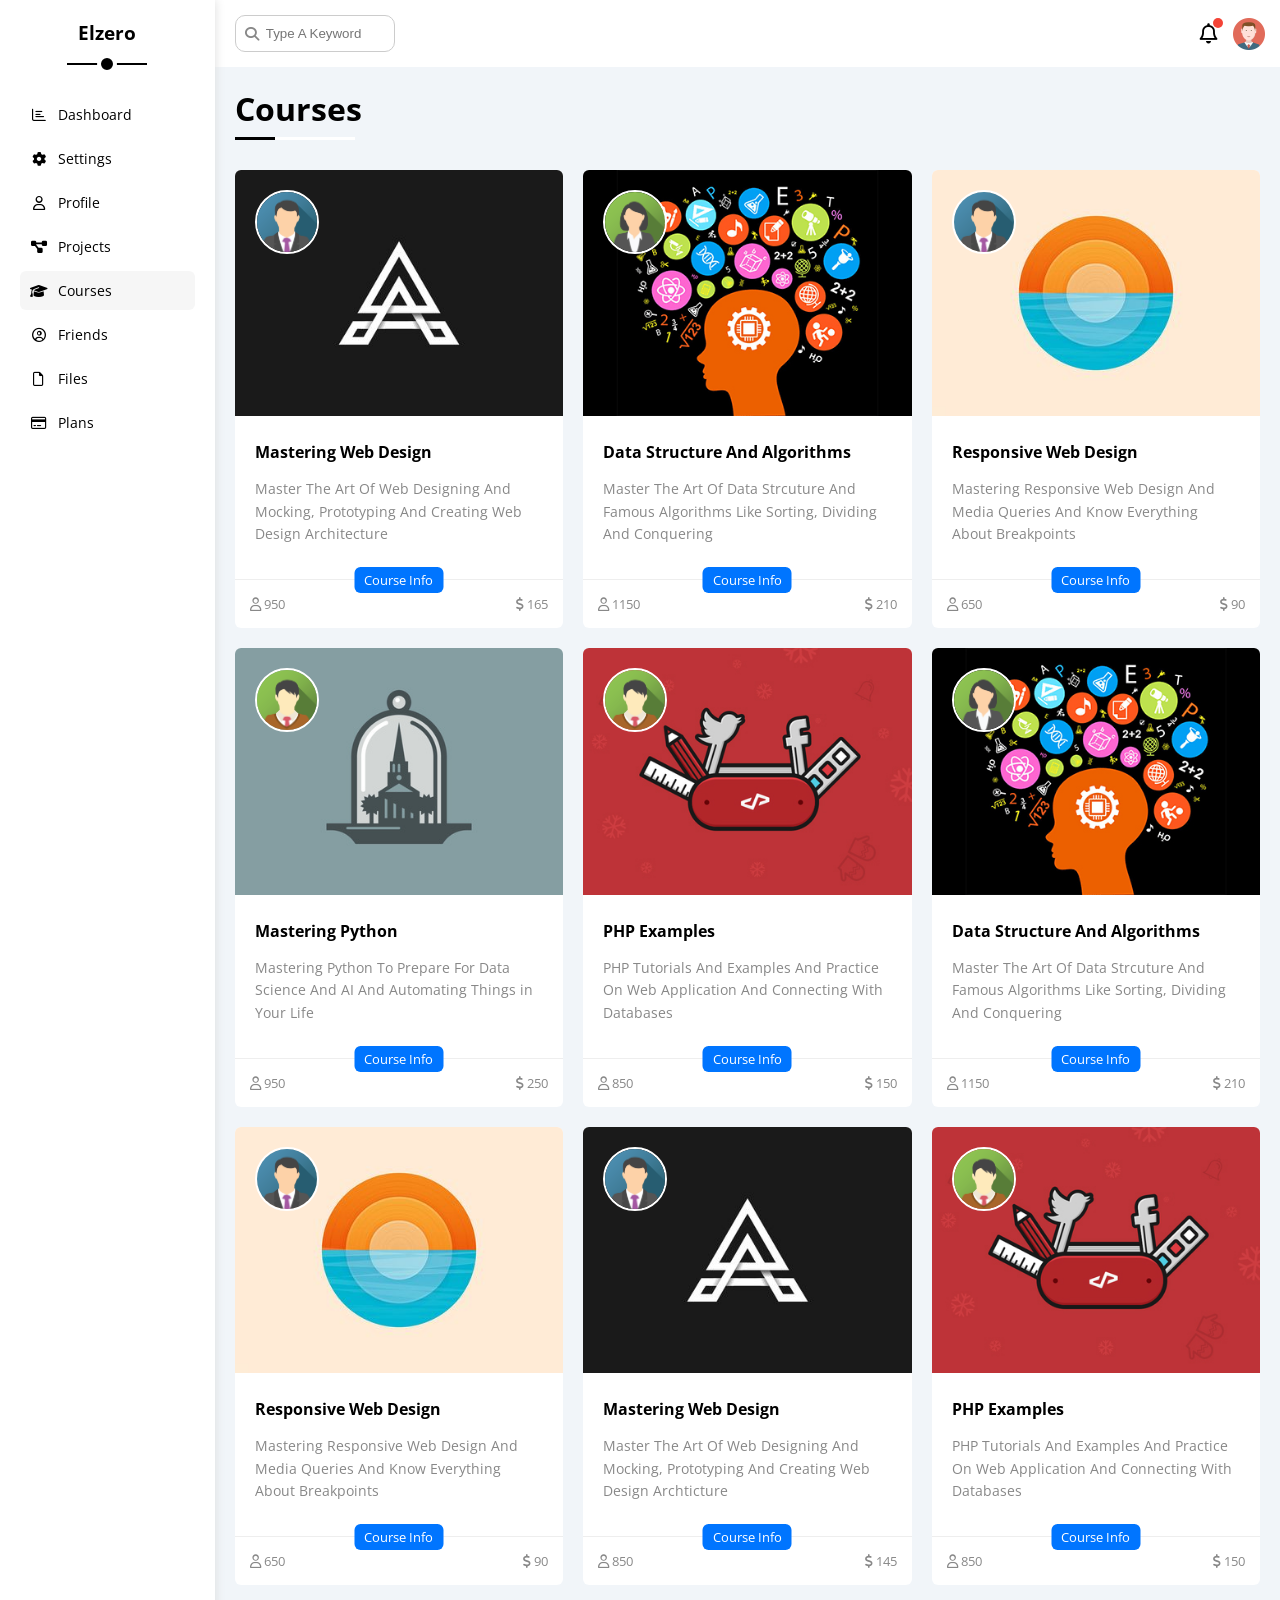
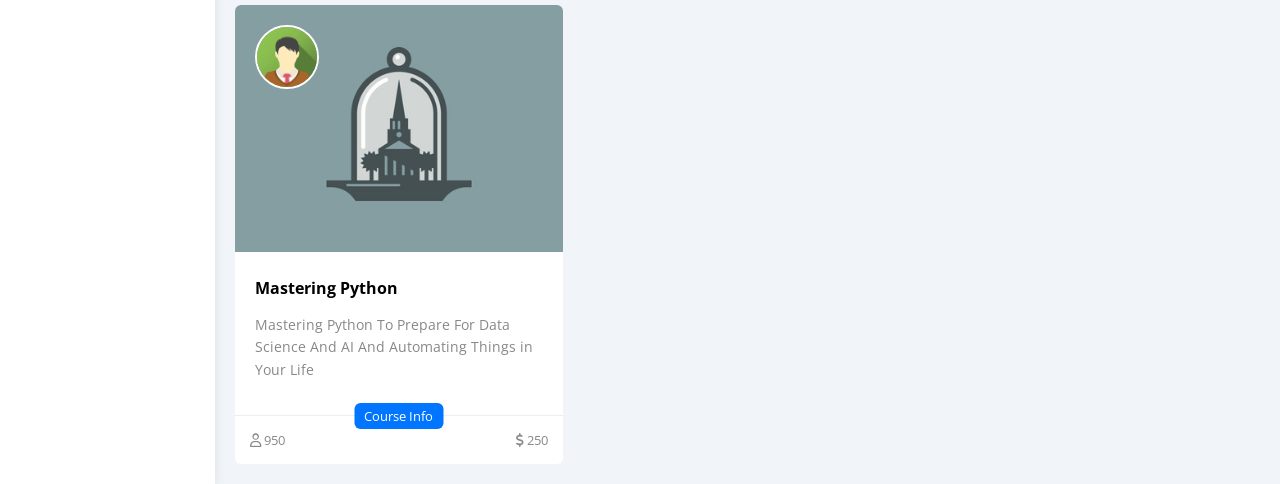
==== commit cb63f13b: "(template 4 created)" ====
--- a/courses.html
+++ b/courses.html
@@ -1,242 +1,246 @@
 <!DOCTYPE html>
 <html lang="en">
-<head>
-    <meta charset="UTF-8">
-    <meta name="viewport" content="width=device-width, initial-scale=1.0">
-    <title>Dashboard</title>
-    <link rel="stylesheet" href=".//css/all.min.css">
-    <link rel="stylesheet" href=".//css/framework.css">
-    <link rel="stylesheet" href=".//css/master.css">
-    <!--font awesome-->
-    
-    <!--google fonts-->
+  <head>
+    <meta charset="UTF-8" />
+    <meta http-equiv="X-UA-Compatible" content="IE=edge" />
+    <meta name="viewport" content="width=device-width, initial-scale=1.0" />
+    <title>Courses</title>
+    <link rel="stylesheet" href="css/all.min.css" />
+    <link rel="stylesheet" href="css/framework.css" />
+    <link rel="stylesheet" href="css/master.css" />
     <link rel="preconnect" href="https://fonts.googleapis.com" />
     <link rel="preconnect" href="https://fonts.gstatic.com" crossorigin />
-    <link href="https://fonts.googleapis.com/css2?family=Cairo:wght@300;400;700&display=swap" rel="stylesheet"/>
-</head>
-<body>
-<!-- start profile page -->
-<div class="page d-flex">
-    <div class="side-bar  p-20 bg-w p-relative">
-      <h3 class="txt-c mt-0 p-relative">Hajar</h3>
-      <ul>
-       <li>
-        <a href="index.html" class=" b-c fs-14 p-10 rad-6 d-flex align-c">
-            <i class="fa-regular fa-chart-bar fa-fw"></i>
-            <span>Dashboard</span>
-        </a>
-       </li>
-       <li>
-        <a href="setting.html" class=" b-c fs-14 p-10 rad-6 d-flex align-c">
-            <i class="fa-solid fa-gear fa-fw"></i>
-            <span>Setting</span>
-        </a>
-       </li>
-       <li>
-        <a href="profile.html" class="   b-c fs-14 p-10 rad-6 d-flex align-c">
-            <i class="fa-regular fa-user fa-fw"></i>
-            <span>Profile</span>
-        </a>
-       </li>
-       <li>
-        <a href="projects.html" class=" b-c fs-14 p-10 rad-6 d-flex align-c">
-            <i class="fa-solid fa-diagram-project fa-fw"></i>
-            <span>Project</span>
-        </a>
-       </li>
-       <li>
-        <a href="Courses.html" class=" active  b-c fs-14 p-10 rad-6 d-flex align-c">
-            <i class="fa-solid fa-graduation-cap fa-fw"></i>
-            <span>Courses</span>
-        </a>
-       </li>
-       <li>
-        <a href="friends.html" class="  b-c fs-14 p-10 rad-6 d-flex align-c">
-            <i class="fa-solid fa-user-group fa-fw"></i>
-            <span>Friends</span>
-        </a>
-       </li>
-       <li>
-        <a href="files.html" class="  b-c fs-14 p-10 rad-6 d-flex align-c">
-            <i class="fa-regular fa-file fa-fw"></i>
-            <span>Files</span>
-        </a>
-       </li>
-       <li>
-        <a href="Plans.html" class="  b-c fs-14 p-10 rad-6 d-flex align-c">
-            <i class="fa-regular fa-address-book fa-fw"></i>
-            <span>Plans</span>
-        </a>
-       </li>
-      </ul>
+    <link href="https://fonts.googleapis.com/css2?family=Open+Sans:wght@300;500&display=swap" rel="stylesheet" />
+  </head>
+  <body>
+    <div class="page d-flex">
+      <div class="sidebar bg-white p-20 p-relative">
+        <h3 class="p-relative txt-c mt-0">Elzero</h3>
+        <ul>
+          <li>
+            <a class="d-flex align-center fs-14 c-black rad-6 p-10" href="index.html">
+              <i class="fa-regular fa-chart-bar fa-fw"></i>
+              <span>Dashboard</span>
+            </a>
+          </li>
+          <li>
+            <a class="d-flex align-center fs-14 c-black rad-6 p-10" href="settings.html">
+              <i class="fa-solid fa-gear fa-fw"></i>
+              <span>Settings</span>
+            </a>
+          </li>
+          <li>
+            <a class="d-flex align-center fs-14 c-black rad-6 p-10" href="profile.html">
+              <i class="fa-regular fa-user fa-fw"></i>
+              <span>Profile</span>
+            </a>
+          </li>
+          <li>
+            <a class="d-flex align-center fs-14 c-black rad-6 p-10" href="projects.html">
+              <i class="fa-solid fa-diagram-project fa-fw"></i>
+              <span>Projects</span>
+            </a>
+          </li>
+          <li>
+            <a class="active d-flex align-center fs-14 c-black rad-6 p-10" href="courses.html">
+              <i class="fa-solid fa-graduation-cap fa-fw"></i>
+              <span>Courses</span>
+            </a>
+          </li>
+          <li>
+            <a class="d-flex align-center fs-14 c-black rad-6 p-10" href="friends.html">
+              <i class="fa-regular fa-circle-user fa-fw"></i>
+              <span>Friends</span>
+            </a>
+          </li>
+          <li>
+            <a class="d-flex align-center fs-14 c-black rad-6 p-10" href="files.html">
+              <i class="fa-regular fa-file fa-fw"></i>
+              <span>Files</span>
+            </a>
+          </li>
+          <li>
+            <a class="d-flex align-center fs-14 c-black rad-6 p-10" href="plans.html">
+              <i class="fa-regular fa-credit-card fa-fw"></i>
+              <span>Plans</span>
+            </a>
+          </li>
+        </ul>
+      </div>
+      <div class="content w-full">
+        <!-- Start Head -->
+        <div class="head bg-white p-15 between-flex">
+          <div class="search p-relative">
+            <input class="p-10" type="search" placeholder="Type A Keyword" />
+          </div>
+          <div class="icons d-flex align-center">
+            <span class="notification p-relative">
+              <i class="fa-regular fa-bell fa-lg"></i>
+            </span>
+            <img src="imgs/avatar.png" alt="" />
+          </div>
+        </div>
+        <!-- End Head -->
+        <h1 class="p-relative">Courses</h1>
+        <div class="courses-page d-grid m-20 gap-20">
+          <div class="course bg-white rad-6 p-relative">
+            <img class="cover" src="imgs/course-01.jpg" alt="" />
+            <img class="instructor" src="imgs/team-01.png" alt="" />
+            <div class="p-20">
+              <h4 class="m-0">Mastering Web Design</h4>
+              <p class="description c-grey mt-15 fs-14">
+                Master The Art Of Web Designing And Mocking, Prototyping And Creating Web Design Architecture
+              </p>
+            </div>
+            <div class="info p-15 p-relative between-flex">
+              <span class="title bg-blue c-white btn-shape">Course Info</span>
+              <span class="c-grey">
+                <i class="fa-regular fa-user"></i>
+                950
+              </span>
+              <span class="c-grey">
+                <i class="fa-solid fa-dollar-sign"></i>
+                165
+              </span>
+            </div>
+          </div>
+          <div class="course bg-white rad-6 p-relative">
+            <img class="cover" src="imgs/course-02.jpg" alt="" />
+            <img class="instructor" src="imgs/team-02.png" alt="" />
+            <div class="p-20">
+              <h4 class="m-0">Data Structure And Algorithms</h4>
+              <p class="description c-grey mt-15 fs-14">
+                Master The Art Of Data Strcuture And Famous Algorithms Like Sorting, Dividing And Conquering
+              </p>
+            </div>
+            <div class="info p-15 p-relative between-flex">
+              <span class="title bg-blue c-white btn-shape">Course Info</span>
+              <span class="c-grey"> <i class="fa-regular fa-user"></i> 1150</span>
+              <span class="c-grey"><i class="fa-solid fa-dollar-sign"></i> 210</span>
+            </div>
+          </div>
+          <div class="course bg-white rad-6 p-relative">
+            <img class="cover" src="imgs/course-03.jpg" alt="" />
+            <img class="instructor" src="imgs/team-01.png" alt="" />
+            <div class="p-20">
+              <h4 class="m-0">Responsive Web Design</h4>
+              <p class="description c-grey mt-15 fs-14">
+                Mastering Responsive Web Design And Media Queries And Know Everything About Breakpoints
+              </p>
+            </div>
+            <div class="info p-15 p-relative between-flex">
+              <span class="title bg-blue c-white btn-shape">Course Info</span>
+              <span class="c-grey"> <i class="fa-regular fa-user"></i> 650</span>
+              <span class="c-grey"><i class="fa-solid fa-dollar-sign"></i> 90</span>
+            </div>
+          </div>
+          <div class="course bg-white rad-6 p-relative">
+            <img class="cover" src="imgs/course-04.jpg" alt="" />
+            <img class="instructor" src="imgs/team-03.png" alt="" />
+            <div class="p-20">
+              <h4 class="m-0">Mastering Python</h4>
+              <p class="description c-grey mt-15 fs-14">
+                Mastering Python To Prepare For Data Science And AI And Automating Things in Your Life
+              </p>
+            </div>
+            <div class="info p-15 p-relative between-flex">
+              <span class="title bg-blue c-white btn-shape">Course Info</span>
+              <span class="c-grey"> <i class="fa-regular fa-user"></i> 950</span>
+              <span class="c-grey"><i class="fa-solid fa-dollar-sign"></i> 250</span>
+            </div>
+          </div>
+          <div class="course bg-white rad-6 p-relative">
+            <img class="cover" src="imgs/course-05.jpg" alt="" />
+            <img class="instructor" src="imgs/team-03.png" alt="" />
+            <div class="p-20">
+              <h4 class="m-0">PHP Examples</h4>
+              <p class="description c-grey mt-15 fs-14">
+                PHP Tutorials And Examples And Practice On Web Application And Connecting With Databases
+              </p>
+            </div>
+            <div class="info p-15 p-relative between-flex">
+              <span class="title bg-blue c-white btn-shape">Course Info</span>
+              <span class="c-grey"> <i class="fa-regular fa-user"></i> 850</span>
+              <span class="c-grey"><i class="fa-solid fa-dollar-sign"></i> 150</span>
+            </div>
+          </div>
+          <div class="course bg-white rad-6 p-relative">
+            <img class="cover" src="imgs/course-02.jpg" alt="" />
+            <img class="instructor" src="imgs/team-02.png" alt="" />
+            <div class="p-20">
+              <h4 class="m-0">Data Structure And Algorithms</h4>
+              <p class="description c-grey mt-15 fs-14">
+                Master The Art Of Data Strcuture And Famous Algorithms Like Sorting, Dividing And Conquering
+              </p>
+            </div>
+            <div class="info p-15 p-relative between-flex">
+              <span class="title bg-blue c-white btn-shape">Course Info</span>
+              <span class="c-grey"> <i class="fa-regular fa-user"></i> 1150</span>
+              <span class="c-grey"><i class="fa-solid fa-dollar-sign"></i> 210</span>
+            </div>
+          </div>
+          <div class="course bg-white rad-6 p-relative">
+            <img class="cover" src="imgs/course-03.jpg" alt="" />
+            <img class="instructor" src="imgs/team-01.png" alt="" />
+            <div class="p-20">
+              <h4 class="m-0">Responsive Web Design</h4>
+              <p class="description c-grey mt-15 fs-14">
+                Mastering Responsive Web Design And Media Queries And Know Everything About Breakpoints
+              </p>
+            </div>
+            <div class="info p-15 p-relative between-flex">
+              <span class="title bg-blue c-white btn-shape">Course Info</span>
+              <span class="c-grey"> <i class="fa-regular fa-user"></i> 650</span>
+              <span class="c-grey"><i class="fa-solid fa-dollar-sign"></i> 90</span>
+            </div>
+          </div>
+          <div class="course bg-white rad-6 p-relative">
+            <img class="cover" src="imgs/course-01.jpg" alt="" />
+            <img class="instructor" src="imgs/team-01.png" alt="" />
+            <div class="p-20">
+              <h4 class="m-0">Mastering Web Design</h4>
+              <p class="description c-grey mt-15 fs-14">
+                Master The Art Of Web Designing And Mocking, Prototyping And Creating Web Design Archticture
+              </p>
+            </div>
+            <div class="info p-15 p-relative between-flex">
+              <span class="title bg-blue c-white btn-shape">Course Info</span>
+              <span class="c-grey"> <i class="fa-regular fa-user"></i> 850</span>
+              <span class="c-grey"><i class="fa-solid fa-dollar-sign"></i> 145</span>
+            </div>
+          </div>
+          <div class="course bg-white rad-6 p-relative">
+            <img class="cover" src="imgs/course-05.jpg" alt="" />
+            <img class="instructor" src="imgs/team-03.png" alt="" />
+            <div class="p-20">
+              <h4 class="m-0">PHP Examples</h4>
+              <p class="description c-grey mt-15 fs-14">
+                PHP Tutorials And Examples And Practice On Web Application And Connecting With Databases
+              </p>
+            </div>
+            <div class="info p-15 p-relative between-flex">
+              <span class="title bg-blue c-white btn-shape">Course Info</span>
+              <span class="c-grey"> <i class="fa-regular fa-user"></i> 850</span>
+              <span class="c-grey"><i class="fa-solid fa-dollar-sign"></i> 150</span>
+            </div>
+          </div>
+          <div class="course bg-white rad-6 p-relative">
+            <img class="cover" src="imgs/course-04.jpg" alt="" />
+            <img class="instructor" src="imgs/team-03.png" alt="" />
+            <div class="p-20">
+              <h4 class="m-0">Mastering Python</h4>
+              <p class="description c-grey mt-15 fs-14">
+                Mastering Python To Prepare For Data Science And AI And Automating Things in Your Life
+              </p>
+            </div>
+            <div class="info p-15 p-relative between-flex">
+              <span class="title bg-blue c-white btn-shape">Course Info</span>
+              <span class="c-grey"> <i class="fa-regular fa-user"></i> 950</span>
+              <span class="c-grey"><i class="fa-solid fa-dollar-sign"></i> 250</span>
+            </div>
+          </div>
+        </div>
+      </div>
     </div>
-    <div class="content full-width">
-        <div class="header flex-between bg-w p-15">
-            <div class="search p-relative">
-              <input type="search" placeholder="write keyword">
-            </div>
-            <div class="icons d-flex align-c">
-                <span class="notification p-relative">
-                <i class="fa-regular fa-bell"></i>
-            </span>
-               <img src="./images/head pro.webp" alt="">
-            </div>
-        </div>
-        <h1 class="p-relative">Courses</h1>
-        <div class="courses-wrapper m-20 d-grid gap-20">
-         <div class="course-box bg-w rad-10 p-relative">
-         <img  class="c-img " src="./images/course-01.jpg" alt="">
-            <img class="profile-img" src="./images/team-01.png" alt="">
-            <div class="p-20">
-                <h3 class="m-0">Mastering Web Design</h3>
-            <p class="mt-15 c-gray fs-14 ">Master The Art of Web Design And Mocking Prototyping And Making Web Design Architecture</p>
-         <div class="p-relative  f-space-btw mt-40 pt-15 fs-13 bordert-ccc">
-            <i class="fa-regular fa-user c-gray"> 950</i>
-            <a href="#" class=" in-c submit-shape bg-blue c-white"> Course Info</a>
-            <i class="fa-solid fa-dollar-sign c-gray">
-                165
-            </i>
-            </div>
-            </div>
-            </div>
-            <div class="course-box bg-w rad-10 p-relative">
-                <img  class="c-img " src="./images/course-02.jpg" alt="">
-                   <img class="profile-img" src="./images/team-02.png" alt="">
-                   <div class="p-20">
-                       <h3 class="m-0">Data Structure And Algorithms</h3>
-                   <p class="mt-15 c-gray fs-14 "> Master The Art Of Data Strcuture And Famous Algorithms Like Sorting, Dividing And Conquering</p>
-                <div class="p-relative  f-space-btw mt-40 pt-15 fs-13 bordert-ccc">
-                   <i class="fa-regular fa-user c-gray"> 115</i>
-                   <a href="#" class=" in-c submit-shape bg-blue c-white"> Course Info</a>
-                   <i class="fa-solid fa-dollar-sign c-gray">
-                       210
-                   </i>
-                   </div>
-                   </div>
-                   </div>
-                   <div class="course-box bg-w rad-10 p-relative">
-                    <img  class="c-img " src="./images/course-03.jpg" alt="">
-                       <img class="profile-img" src="./images/team-03.png" alt="">
-                       <div class="p-20">
-                           <h3 class="m-0">Responsive Web Design</h3>
-                       <p class="mt-15 c-gray fs-14 "> Mastering Responsive Web Design And Media Queries And Know Everything About Breakpoints</p>
-                    <div class="p-relative  f-space-btw mt-40 pt-15 fs-13 bordert-ccc">
-                       <i class="fa-regular fa-user c-gray"> 650</i>
-                       <a href="#" class=" in-c submit-shape bg-blue c-white"> Course Info</a>
-                       <i class="fa-solid fa-dollar-sign c-gray">
-                           90
-                       </i>
-                       </div>
-                       </div>
-                       </div>
-                       <div class="course-box bg-w rad-10 p-relative">
-                        <img  class="c-img " src="./images/course-04.jpg" alt="">
-                           <img class="profile-img" src="./images/team-04.png" alt="">
-                           <div class="p-20">
-                               <h3 class="m-0">Mastering Python</h3>
-                           <p class="mt-15 c-gray fs-14 ">Mastering Python To Prepare For Data Science And AI And Automating Things in Your Life</p>
-                        <div class="p-relative  f-space-btw mt-40 pt-15 fs-13 bordert-ccc">
-                           <i class="fa-regular fa-user c-gray"> 950</i>
-                           <a href="#" class=" in-c submit-shape bg-blue c-white"> Course Info</a>
-                           <i class="fa-solid fa-dollar-sign c-gray">
-                               250
-                           </i>
-                           </div>
-                           </div>
-                           </div>
-                           <div class="course-box bg-w rad-10 p-relative">
-                            <img  class="c-img " src="./images/course-05.jpg" alt="">
-                               <img class="profile-img" src="./images/team-05.png" alt="">
-                               <div class="p-20">
-                                   <h3 class="m-0">PHP Examples</h3>
-                               <p class="mt-15 c-gray fs-14 ">PHP Tutorials And Examples And Practice On Web Application And Connecting With Databases</p>
-                            <div class="p-relative  f-space-btw mt-40 pt-15 fs-13 bordert-ccc">
-                               <i class="fa-regular fa-user c-gray"> 850</i>
-                               <a href="#" class=" in-c submit-shape bg-blue c-white"> Course Info</a>
-                               <i class="fa-solid fa-dollar-sign c-gray">
-                                   150
-                               </i>
-                               </div>
-                               </div>
-                               </div>
-                               <div class="course-box bg-w rad-10 p-relative">
-                                <img  class="c-img " src="./images/course-01.jpg" alt="">
-                                   <img class="profile-img" src="./images/team-01.png" alt="">
-                                   <div class="p-20">
-                                       <h3 class="m-0">Data Structure And Algorithms</h3>
-                                   <p class="mt-15 c-gray fs-14 ">Master The Art Of Data Strcuture And Famous Algorithms Like Sorting, Dividing And Conquering</p>
-                                <div class="p-relative  f-space-btw mt-40 pt-15 fs-13 bordert-ccc">
-                                   <i class="fa-regular fa-user c-gray"> 1150</i>
-                                   <a href="#" class=" in-c submit-shape bg-blue c-white"> Course Info</a>
-                                   <i class="fa-solid fa-dollar-sign c-gray">
-                                       210
-                                   </i>
-                                   </div>
-                                   </div>
-                                   </div>
-                                   <div class="course-box bg-w rad-10 p-relative">
-                                    <img  class="c-img " src="./images/course-02.jpg" alt="">
-                                       <img class="profile-img" src="./images/team-02.png" alt="">
-                                       <div class="p-20">
-                                           <h3 class="m-0">Responsive Web Design</h3>
-                                       <p class="mt-15 c-gray fs-14 ">Mastering Responsive Web Design And Media Queries And Know Everything About Breakpoints</p>
-                                    <div class="p-relative  f-space-btw mt-40 pt-15 fs-13 bordert-ccc">
-                                       <i class="fa-regular fa-user c-gray"> 650</i>
-                                       <a href="#" class=" in-c submit-shape bg-blue c-white"> Course Info</a>
-                                       <i class="fa-solid fa-dollar-sign c-gray">
-                                           90
-                                       </i>
-                                       </div>
-                                       </div>
-                                       </div>
-                                       <div class="course-box bg-w rad-10 p-relative">
-                                    <img  class="c-img " src="./images/course-03.jpg" alt="">
-                                       <img class="profile-img" src="./images/team-03.png" alt="">
-                                       <div class="p-20">
-                                           <h3 class="m-0">Mastering Web Design</h3>
-                                       <p class="mt-15 c-gray fs-14 ">Master The Art Of Web Designing And Mocking, Prototyping And Creating Web Design Archticture</p>
-                                    <div class="p-relative  f-space-btw mt-40 pt-15 fs-13 bordert-ccc">
-                                       <i class="fa-regular fa-user c-gray"> 850</i>
-                                       <a href="#" class=" in-c submit-shape bg-blue c-white"> Course Info</a>
-                                       <i class="fa-solid fa-dollar-sign c-gray">
-                                           145
-                                       </i>
-                                       </div>
-                                       </div>
-                                       </div>
-                                       <div class="course-box bg-w rad-10 p-relative">
-                                        <img  class="c-img " src="./images/course-04.jpg" alt="">
-                                           <img class="profile-img" src="./images/team-04.png" alt="">
-                                           <div class="p-20">
-                                               <h3 class="m-0">PHP Examples</h3>
-                                           <p class="mt-15 c-gray fs-14 ">PHP Tutorials And Examples And Practice On Web Application And Connecting With Databases</p>
-                                        <div class="p-relative  f-space-btw mt-40 pt-15 fs-13 bordert-ccc">
-                                           <i class="fa-regular fa-user c-gray"> 850</i>
-                                           <a href="#" class=" in-c submit-shape bg-blue c-white"> Course Info</a>
-                                           <i class="fa-solid fa-dollar-sign c-gray">
-                                               150
-                                           </i>
-                                           </div>
-                                           </div>
-                                           </div>
-                                           <div class="course-box bg-w rad-10 p-relative">
-                                            <img  class="c-img " src="./images/course-05.jpg" alt="">
-                                               <img class="profile-img" src="./images/team-05.png" alt="">
-                                               <div class="p-20">
-                                                   <h3 class="m-0">Mastering Python</h3>
-                                               <p class="mt-15 c-gray fs-14 "> Mastering Python To Prepare For Data Science And AI And Automating Things in Your Life</p>
-                                            <div class="p-relative  f-space-btw mt-40 pt-15 fs-13 bordert-ccc">
-                                               <i class="fa-regular fa-user c-gray"> 950</i>
-                                               <a href="#" class=" in-c submit-shape bg-blue c-white"> Course Info</a>
-                                               <i class="fa-solid fa-dollar-sign c-gray">
-                                                   250
-                                               </i>
-                                               </div>
-                                               </div>
-                                               </div>
-
-         </div>
-         </div>
-        </div>
-        </body>
-        </html>+  </body>
+</html>
--- a/css/framework.css
+++ b/css/framework.css
@@ -1,286 +1,247 @@
-.d-flex{
-    display: flex;
-}
-.flex-wrap{
-    flex-wrap: wrap;
+:root {
+  --blue-color: #0075ff;
+  --blue-alt-color: #0d69d5;
+  --orange-color: #f59e0b;
+  --green-color: #22c55e;
+  --red-color: #f44336;
+  --grey-color: #888;
+}
+/* Start Box */
+.d-flex {
+  display: flex;
+}
+.f-wrap {
+  flex-wrap: wrap;
+}
+.align-center {
+  align-items: center;
+}
+.space-between {
+  justify-content: space-between;
+}
+.d-grid {
+  display: grid;
+}
+.gap-20 {
+  gap: 20px;
+}
+.d-block {
+  display: block;
+}
+@media (max-width: 767px) {
+  .block-mobile {
+    display: block;
+  }
+  .hide-mobile {
+    display: none;
+  }
+}
+/* End Box */
+/* Start Padding + Margin */
+.p-10 {
+  padding: 10px;
+}
+.p-15 {
+  padding: 15px;
+}
+.p-20 {
+  padding: 20px;
+}
+.pt-10 {
+  padding-top: 10px;
+}
+.pt-15 {
+  padding-top: 15px;
+}
+.pt-20 {
+  padding-top: 20px;
+}
+.pb-10 {
+  padding-bottom: 10px;
+}
+.pb-15 {
+  padding-bottom: 15px;
+}
+.pb-20 {
+  padding-bottom: 20px;
+}
+.pl-15 {
+  padding-left: 15px;
+}
+.m-0 {
+  margin: 0;
+}
+.m-15 {
+  margin: 15px;
+}
+.m-20 {
+  margin: 20px;
+}
+.mt-0 {
+  margin-top: 0;
+}
+.mt-5 {
+  margin-top: 5px;
+}
+.mt-10 {
+  margin-top: 10px;
+}
+.mt-15 {
+  margin-top: 15px;
+}
+.mt-20 {
+  margin-top: 20px;
+}
+.mt-25 {
+  margin-top: 25px;
+}
+.mr-10 {
+  margin-right: 10px;
+}
+.mr-15 {
+  margin-right: 15px;
+}
+.mb-5 {
+  margin-bottom: 5px;
+}
+.mb-10 {
+  margin-bottom: 10px;
+}
+.mb-15 {
+  margin-bottom: 15px;
+}
+.mb-20 {
+  margin-bottom: 20px;
+}
+.mb-25 {
+  margin-bottom: 25px;
+}
+/* End Padding + Margin */
+/* Start Color */
+.c-black {
+  color: black;
+}
+.c-white {
+  color: white;
+}
+.c-grey {
+  color: var(--grey-color);
+}
+.c-red {
+  color: var(--red-color);
+}
+.c-green {
+  color: var(--green-color);
+}
+.c-blue {
+  color: var(--blue-color);
+}
+.c-orange {
+  color: var(--orange-color);
+}
+.bg-red {
+  background-color: var(--red-color);
+}
+.bg-green {
+  background-color: var(--green-color);
+}
+.bg-blue {
+  background-color: var(--blue-color);
+}
+.bg-orange {
+  background-color: var(--orange-color);
+}
+.bg-white {
+  background-color: white;
+}
+.bg-eee {
+  background-color: #eee;
+}
+/* End Color */
+/* Start Position */
+.p-relative {
+  position: relative;
+}
+.p-absolute {
+  position: absolute;
+}
+/* End Position */
+/* Start Font */
+.txt-c {
+  text-align: center;
+}
+.fs-13 {
+  font-size: 13px;
+}
+.fs-14 {
+  font-size: 14px;
+}
+.fs-15 {
+  font-size: 15px;
+}
+.fs-25 {
+  font-size: 25px;
+}
+.fw-bold {
+  font-weight: bold;
+}
+@media (max-width: 767px) {
+  .txt-c-mobile {
+    text-align: center;
+  }
+}
+/* End Font */
+/* Start Border */
+.rad-6 {
+  border-radius: 6px;
+}
+.rad-10 {
+  border-radius: 10px;
+}
+.rad-half {
+  border-radius: 50%;
+}
+.b-none {
+  border: none;
+}
+.border-ccc {
+  border: 1px solid #ccc;
+}
+.border-eee {
+  border: 1px solid #eee;
 }
 
-.d-grid{
-    display: grid;
-  
-}
-.d-block{
-    display: block;
-}
-.space-btw{
-    justify-content: space-between;
-}
-.f-space-btw{
-    display: flex;
-    align-items: center;
-    justify-content: space-between;
-}
-.flex-space{
-    justify-content: space-around;
-}
-.c-flex{
-    display: flex;
-    align-items: center;
-    justify-content: center;
-}
-.just-c{
-    justify-content: center;
-}
-.gap-20{
-gap: 20px;
-}
-.gap-15{
-    gap: 15px;
-}
-
-/* start font & align*/
-.txt-c{
-    text-align: center;
-}
-@media(max-width:767px){
-    .text-c-mobile{
-text-align: center;
-    }
-    .d-block-mobile{
-        display: block;
-    }
-    .m-hidden{
-        display: none;
-    }
-}
-.fs-10{
-    font-size: 10px;
-}
-.fs-13{
-    font-size: 13px;
-}
-.fs-14{
-    font-size: 14px;
-}
-.fs-15{
-    font-size: 15px;
-}
-.fs-16{
-    font-size: 16px;
-}
-.fs-20{
-    font-size: 20px;
-}
-.fs-25{
-    font-size: 25px;
-}
-.fw-b{
-    font-weight: bold;
-}
-.fw-900{
-    font-weight: 900;
-}
-.align-c{
-align-items: center;
-}
-/* end  font &align*/
-
-/* start padding& margin*/
-.p-5{
-    padding: 5px;
-}
-.p-10{
-padding: 10px;
-}
-.p-11{
-    padding: 11px;
-}
-.p-15{
-padding: 15px;
-}
-.p-20{
-    padding: 20px;
-}
-.pt-10{
-    padding-top: 10px;
-}
-.pt-15{
-    padding-top: 15px;
-}
-.pt-20{
-    padding-top: 20px;
-}
-.pb-10{
-    padding-bottom: 10px;
-}
-.pb-15{
-    padding-bottom: 15px;
-}
-.pb-20{
-    padding-bottom: 20px;
-}
-
-.m-0{
-    margin: 0;
-}
-
-.m-15{
-    margin: 15px;
-}
-.m-20{
-    margin: 20px;
-}
-.mt-0{
-    margin-top: 0;
-}
-.mt-5{
-    margin-top: 5px;
-}
-.mt-10{
-    margin-top: 10px;
-}
-.mt-15{
-    margin-top: 15px;
-}
-.mt-20{
-margin-top: 20px;
-}
-.mt-25{
-    margin-top: 25px;
-}
-.mt-30{
-    margin-top: 30px;
-}
-.mt-40{
-    margin-top: 40px;
-}
-.mr-10{
-    margin-right: 10px;
-}
-.mr-15{
-    margin-right: 15px;
-}
-.mr-20{
-    margin-right: 20px;
-}
-.ml-20{
-    margin-left: 20px;
-}
-.mb-5{
-    margin-bottom: 5px;
-}
-.mb-10{
-    margin-bottom: 10px;
-}
-.mb-15{
-    margin-bottom: 15px;
-}
-.mb-20{
-    margin-bottom: 20px;
-    }
- 
-/* end padding& margin*/
-/* start color*/
-.c-gray{
-color: #888;
-}
-.c-orange{
-    color:#f59e0b ;
-}
-.c-green{
-    color: #22c55e;
-}
-.c-white{
-    color: white;
-}
-.b-c{
-    color: black;
-}
-.c-blue{
-color: #0075ff;
-}
-.c-red{
-    color: #f44336;
-}
-.bg-w{
-background-color: white;
-}
-.bg-red{
-    background-color:var();
-}
-.bg-orange{
-  background-color:  #f59e0b;
-}
-.bg-green{
-    background-color: #22c55e;
-}
-.bg-eee{
-    background-color: #eee;
-}
-.bg-ccc{
-    background-color: #ccc;
-}
-.bg-blue{
-    background-color: #0075ff;
-}
-/* start color*/
-/* start position*/
-.p-relative{
-    position: relative;
-}
-/* end position*/
-/* start border*/
-.rad-6{
-border-radius: 6px;
-}
-.rad-10{
-    border-radius: 10px;
-}
-
-.border-non{
-    border: none;
-}
-.border-ccc{
-    border: 1px solid#ccc;
-}
-.border-green{
-    border: 2px solid #22c55e;
-}
-.border-blue{
-    border: 2px solid #0075ff;
-}
-.border-orange{
-    border: 2px solid #f59e0c;
-}
-.bordert-ccc{
-    border-top: 1px solid #ccc;
-}
-.borderb-ccc{
-    border-bottom: 1px solid#ccc;
-}
-.borderb-eee{
-    border-bottom: 1px solid #eee;
-}
-/* end border*/
-.full-width{
-    width: 100%;
-}
-.full-h{
-    height: 100%;
-}
-
-/*start component*/
-.flex-between{
-    display: flex;
-    align-items: center;
-    justify-content: space-between;
-}
-/*end component*/
-.submit-shape{
-padding: 4px 10px;
-border-radius: 6px;
-}
-.fit-content{
-    width: fit-content;
-}
-
+/* End Border */
+/* Start Width + Height */
+.w-full {
+  width: 100%;
+}
+.w-100 {
+  width: 100px;
+}
+.w-fit {
+  width: fit-content;
+}
+.h-full {
+  height: 100%;
+}
+.h-100 {
+  height: 100px;
+}
+/* End Width + Height */
+/* Start Components */
+.center-flex {
+  display: flex;
+  align-items: center;
+  justify-content: center;
+}
+.between-flex {
+  display: flex;
+  align-items: center;
+  justify-content: space-between;
+}
+.btn-shape {
+  padding: 4px 10px;
+  border-radius: 6px;
+}
+/* End Components */
--- a/css/master.css
+++ b/css/master.css
@@ -1,1053 +1,961 @@
-*{
-    box-sizing: border-box;
-}
-:root{
-    --fa-style-family-classic:"font awesome 6 free";
-    --blue-color:#0075ff;
-    --blue-alt-color:#0969d5;
-    --orange-color:#f59e0b;
-    --green-color:#22c55e;
-    --red-color:#f44336;
-    --gray-color:#888;
-}
-body{
-    font-family: "Open Sans" , sans-serif;
-    margin: 0;
-}
-ul{
-    list-style: none;
-    padding: 0;
-}
-a{
-    text-decoration: none;
-}
-*:focus{
-    outline: none;
-}
-::-webkit-scrollbar{
-    width: 15px;
-}
-::-webkit-scrollbar-track{
-    background-color: white;
-}
-::-webkit-scrollbar-thumb{
-    background-color: var(--blue-color);
-    transition: .3s;
-}
-::-webkit-scrollbar-thumb:hover{
-    background-color: var(--blue-alt-color);
-}
-.page{
-    min-height: 100vh;
-    background-color: #f1f5f9;
-}
-.side-bar{
-    width: 250px;
-    box-shadow: 0 0 10px #ddd;
-}
-.side-bar h3{
-margin-bottom: 50px;
-}
-.side-bar h3::before,
-.side-bar h3::after{
-    content: "";
-    position: absolute;
-    background-color: black;
-    left: 50%;
-    transform: translateX(-50%);
-}
-.side-bar h3::before{
-    width: 80px;
-    height: 2px;
-    bottom: -22px; 
-}
-.side-bar h3::after{
-    width: 12px;
-    height: 12px;
-    border-radius: 50%;
-    bottom: -30px;
-    border: 3px solid white;
-}
-.side-bar ul li a{
-    transition: .3px;
-    margin-bottom: 10px;
-}
-.side-bar ul li a.active,
-.side-bar ul li a:hover{
-    background-color: #f6f6f6;
-}
-.side-bar ul li a i{
-    margin-right: 10px;
-}
-@media(max-width:767px){
-    .side-bar{
-        width: 62px;
-        padding: 10px;
-    }
-    .side-bar h3{
-        margin-bottom: 15px;
-        font-size: 13px;
-    }
-    .side-bar h3::before,
-    .side-bar h3::after{
-       display: none;
-    }
-    .side-bar ul li a span{
-        display: none;
-    }
-}
-
-.content .search::before{
-font-family:var(--fa-style-family-classic);
-content: "\f002";
-position: absolute;
-font-weight: 900;
-font-size: 13px;
-top: 50%;
-transform: translateY(-50%);
-left: 5px;
-color: var(--gray-color);
-}
-.content .search  input{
-    border: 1px solid #ccc;
+:root {
+  --blue-color: #0075ff;
+  --blue-alt-color: #0d69d5;
+  --orange-color: #f59e0b;
+  --green-color: #22c55e;
+  --red-color: #f44336;
+  --grey-color: #888;
+}
+* {
+  box-sizing: border-box;
+}
+body {
+  font-family: "Open Sans", sans-serif;
+  margin: 0;
+}
+*:focus {
+  outline: none;
+}
+a {
+  text-decoration: none;
+}
+ul {
+  list-style: none;
+  padding: 0;
+}
+::-webkit-scrollbar {
+  width: 15px;
+}
+::-webkit-scrollbar-track {
+  background-color: white;
+}
+::-webkit-scrollbar-thumb {
+  background-color: var(--blue-color);
+}
+::-webkit-scrollbar-thumb:hover {
+  background-color: var(--blue-alt-color);
+}
+.page {
+  background-color: #f1f5f9;
+  min-height: 100vh;
+}
+/* Start Sidebar */
+.sidebar {
+  width: 250px;
+  box-shadow: 0 0 10px #ddd;
+}
+.sidebar > h3 {
+  margin-bottom: 50px;
+}
+.sidebar > h3::before,
+.sidebar > h3::after {
+  content: "";
+  background-color: black;
+  transform: translateX(-50%);
+  position: absolute;
+  left: 50%;
+}
+.sidebar > h3::before {
+  width: 80px;
+  height: 2px;
+  bottom: -20px;
+}
+.sidebar > h3::after {
+  bottom: -29px;
+  width: 12px;
+  height: 12px;
+  border-radius: 50%;
+  border: 4px solid white;
+}
+.sidebar ul li a {
+  transition: 0.3s;
+  margin-bottom: 5px;
+}
+.sidebar ul li a:hover,
+.sidebar ul li a.active {
+  background-color: #f6f6f6;
+}
+.sidebar ul li a span {
+  font-size: 14px;
+  margin-left: 10px;
+}
+@media (max-width: 767px) {
+  .sidebar {
+    width: 58px;
     padding: 10px;
-    border-radius: 10px;
-    padding-left: 30px;
-    width: 160px;
-    transition: opacity .3;
-    }
-    .content .search  input:focus{
-    width: 200px;
-    }
-    .content .search  input:focus::placeholder{
-        opacity: 0;
-    } 
-    .content .icons .notification::before{
-     content: "";
-     position: absolute;
-     width: 10px;
-     height: 10px;
-     background-color: red;
-     border-radius: 50%;
-     top: -5px;
-     right: -5px;
-    }
-  .content .icons img{
-    width: 32px;
-    height: 32px;
-    border-radius: 50%;
-    margin-left: 10px;
- }
- .content h1{
-    margin: 20px 20px 40px;
- }
- .content h1::after,
- .content h1::before{
-    content: "";
-    position: absolute;
-    height: 3px;
-    bottom: -20px;
-left: 0;
- }
- .content h1::before{
-width: 160px;
-background-color: white;
- }
- .content h1::after{
-width: 40px;
-background-color: black;
- }
- .wrapper{
-    grid-template-columns: repeat(auto-fill ,minmax(450px,1fr));
-    margin-left: 20px;
-    margin-right: 20px;
- }
- .welcome{
+  }
+  .sidebar > h3 {
+    font-size: 13px;
+    margin-bottom: 15px;
+  }
+  .sidebar > h3::before,
+  .sidebar > h3::after {
+    display: none;
+  }
+  .sidebar ul li a span {
+    display: none;
+  }
+}
+/* End Sidebar */
+/* Start Content */
+.content {
+  overflow: hidden;
+}
+.head .search::before {
+  font-family: var(--fa-style-family-classic);
+  content: "\f002";
+  font-weight: 900;
+  position: absolute;
+  left: 15px;
+  top: 50%;
+  transform: translateY(-50%);
+  font-size: 14px;
+  color: var(--grey-color);
+}
+.head .search input {
+  border: 1px solid #ccc;
+  border-radius: 10px;
+  margin-left: 5px;
+  padding-left: 30px;
+  width: 160px;
+  transition: width 0.3s;
+}
+.head .search input:focus {
+  width: 200px;
+}
+.head .search input:focus::placeholder {
+  opacity: 0;
+}
+.head .icons .notification::before {
+  content: "";
+  position: absolute;
+  width: 10px;
+  height: 10px;
+  background-color: var(--red-color);
+  border-radius: 50%;
+  right: -5px;
+  top: -5px;
+}
+.head .icons img {
+  width: 32px;
+  height: 32px;
+  margin-left: 15px;
+}
+.page h1 {
+  margin: 20px 20px 40px;
+}
+.page h1::before,
+.page h1::after {
+  content: "";
+  height: 3px;
+  position: absolute;
+  bottom: -10px;
+  left: 0;
+}
+.page h1::before {
+  background-color: white;
+  width: 120px;
+}
+.page h1::after {
+  background-color: black;
+  width: 40px;
+}
+.wrapper {
+  grid-template-columns: repeat(auto-fill, minmax(450px, 1fr));
+  margin-left: 20px;
+  margin-right: 20px;
+  margin-bottom: 20px;
+}
+@media (max-width: 767px) {
+  .wrapper {
     grid-template-columns: minmax(200px, 1fr);
     margin-left: 10px;
     margin-right: 10px;
-    overflow: hidden;
- }
- .intro img{
-width: 200px;
-margin-bottom: -10px;
- }
- .welcome .avatar{
-    width: 64px;
-    height: 64px;
-    border-radius: 50%;
-    border: 2px solid white;
-    padding: 3px;
-    box-shadow: 0 0 5px #ddd;
-    margin-top: -32px;
- }
- @media(max-width:767px){
-    .welcome .avatar{
-        margin-left: 0;
-    }
-    .welcome .intro{
-        padding-bottom: 30px;
-    }
-    .body > div:not(:last-child){
-        margin-bottom: 20px;
-    }
- }
- .body{
-    border-top: 1px solid #eee;
-    border-bottom: 1px solid #eee;
- }
- .body > div{
-    flex: 1;
- }
- .welcome .visit{
-    border: 1px solid white;
-    background-color: var(--blue-color);
+    gap: 10px;
+  }
+}
+/* End Content */
+/* Start Welcome Widget */
+.welcome {
+  overflow: hidden;
+}
+.welcome .intro img {
+  width: 200px;
+  margin-bottom: -10px;
+}
+.welcome .avatar {
+  width: 64px;
+  height: 64px;
+  border: 2px solid white;
+  border-radius: 50%;
+  padding: 2px;
+  box-shadow: 0 0 5px #ddd;
+  margin-left: 20px;
+  margin-top: -32px;
+}
+.welcome .body {
+  border-top: 1px solid #eee;
+  border-bottom: 1px solid #eee;
+}
+.welcome .body > div {
+  flex: 1;
+}
+.welcome .visit {
+  margin: 0 15px 15px auto;
+  transition: 0.3s;
+}
+.welcome .visit:hover {
+  background-color: var(--blue-alt-color);
+}
+@media (max-width: 767px) {
+  .welcome .intro {
+    padding-bottom: 30px;
+  }
+  .welcome .avatar {
+    margin-left: 0;
+  }
+  .welcome .body > div:not(:last-child) {
+    margin-bottom: 20px;
+  }
+}
+/* End Welcome Widget */
+/* Start Quick Draft Widget */
+.quick-draft textarea {
+  resize: none;
+  min-height: 180px;
+}
+.quick-draft .save {
+  margin-left: auto;
+  transition: 0.3s;
+  cursor: pointer;
+}
+.quick-draft .save:hover {
+  background-color: var(--blue-alt-color);
+}
+/* End Quick Draft Widget */
+/* Start Targets */
+.targets .target-row .icon {
+  width: 80px;
+  height: 80px;
+  margin-right: 15px;
+}
+.targets .details {
+  flex: 1;
+}
+.targets .details .progress {
+  height: 4px;
+}
+.targets .details .progress > span {
+  position: absolute;
+  left: 0;
+  top: 0;
+  height: 100%;
+}
+.targets .details .progress > span span {
+  position: absolute;
+  bottom: 16px;
+  right: -16px;
+  color: white;
+  padding: 2px 5px;
+  border-radius: 6px;
+  font-size: 13px;
+}
+.targets .details .progress > span span::after {
+  content: "";
+  border-color: transparent;
+  border-width: 5px;
+  border-style: solid;
+  position: absolute;
+  bottom: -10px;
+  left: 50%;
+  transform: translateX(-50%);
+}
+.targets .details .progress > .blue span::after {
+  border-top-color: var(--blue-color);
+}
+.targets .details .progress > .orange span::after {
+  border-top-color: var(--orange-color);
+}
+.targets .details .progress > .green span::after {
+  border-top-color: var(--green-color);
+}
+.blue .icon,
+.blue .progress {
+  background-color: rgb(0 117 255 / 20%);
+}
+.orange .icon,
+.orange .progress {
+  background-color: rgb(245 158 11 / 20%);
+}
+.green .icon,
+.green .progress {
+  background-color: rgb(34 197 94 / 20%);
+}
+/* End Targets */
+/* Start Tickets */
+.tickets .box {
+  border: 1px solid #ccc;
+  width: calc(50% - 10px);
+}
+@media (max-width: 767px) {
+  .tickets .box {
+    width: 100%;
+  }
+}
+/* End Tickets */
+/* Start Latest News */
+.latest-news .news-row:not(:last-of-type) {
+  margin-bottom: 20px;
+  padding-bottom: 20px;
+  border-bottom: 1px solid #eee;
+}
+.latest-news .news-row img {
+  width: 100px;
+  border-radius: 6px;
+  margin-right: 15px;
+}
+.latest-news .info {
+  flex-grow: 1;
+}
+.latest-news .info h3 {
+  margin: 0 0 6px;
+  font-size: 16px;
+}
+@media (max-width: 767px) {
+  .latest-news .news-row {
+    display: block;
+  }
+  .latest-news .news-row .label {
+    margin: 10px auto;
     width: fit-content;
-    margin:  0 15px 15px auto;
-    transition: .3s;
- }
- .welcome .visit:hover{
-    background-color: var(--blue-alt-color);
- }
- .quick-draft textarea{
-    resize: none;
-    min-height: 200px;
- }
- .quick-draft [type=submit]{
-    margin-left: auto;
-    transition: .3s;
- }
- .quick-draft [type=submit]:hover{
-    background-color: var(--blue-alt-color);
-    cursor: pointer;
- }
- .target  .blue .icon{
-    background-color: rgb(0 117 255 / 20%);
- }
- .target .details{
-    flex: 1;
- }
- .target  .blue .details .progress{
-    height: 2px;
-    background-color: rgb(0 117 255 / 20%);
- }
- .target .details .progress>span{
-    content: "";
-    position: absolute;
-    left: 0;
-    top: 0;
-    height: 2px;
- }
- .target .blue .details  .progress>span{
-    background-color: var(--blue-color);
- }
- .target .details .progress>span span{
-    content: "";
-    position: absolute;
-     top: -30px;
-     left: 50%;
-     transform: translateX(-50%);
-     padding: 2px 5px;
-     border-radius: 6px;
-     font-size: 12px;
-     position: relative;
-     color: white;
- }
- .target .blue .details .progress>span span::after{
-    content: "";
-    position: absolute;
-    border-color: transparent;
-    border-top: var(--blue-color);
-    border-width: 5px;
-    border-style: solid;
-    bottom: -9px;
-    left: 50%;
-    transform: translateX(-50%);
- }
- .target  .orange .icon{
-    background-color: rgb(245 158 11 / 20%);
- }
- .target  .orange .details .progress{
-    height: 2px;
-    background-color:rgb(245 158 11 / 20%) ;
- }
- .target .orange .details  .progress>span{
-    background-color: var(--orange-color);
- }
- .target .orange .details .progress>span span::after{
-    content: "";
-    position: absolute;
-    border-color: transparent;
-    border-top: var(--orange-color);
-    border-width: 5px;
-    border-style: solid;
-    bottom: -9px;
-    left: 50%;
-    transform: translateX(-50%);
- }
- .target  .green .icon{
-    background-color: rgb(34 197 94 / 20%);
- }
- .target  .green .details .progress{
-    height: 2px;
-    background-color: rgb(34 197 94 / 20%);
- }
- .target .green .details  .progress>span{
-    background-color: var(--green-color);
- }
- .target .green .details .progress>span span::after{
-    content: "";
-    position: absolute;
-    border-color: transparent;
-    border-top: var(--green-color);
-    border-width: 5px;
-    border-style: solid;
-    bottom: -9px;
-    left: 50%;
-    transform: translateX(-50%);
- }
-
- .ticket-price .price{
-   border: 1px solid #ccc;
-   border-radius: 10px;
-   width: calc(50% - 10px);
- }
- .ticket-price .price.orange i{
-   color: #f59e0b;
- }
- .ticket-price .price.blue i{
-   color: #0075ff;
- }
- .ticket-price .price.green i{
-   color: #22c55e;
- }
- .ticket-price .price.red i{ 
-   color: #f44336;
- }
- @media(max-width:767px){
-   .ticket-price .price{
-      width: 100%;
-   }
- }
- .news-box:not(:last-child){
-   border-bottom: 1px solid #eee;
-   padding-bottom: 20px;
-   margin-bottom: 20px;
- }
- .news  img{
-   width: 100px;
-   border-radius: 6px;
- }
- .news-box .news-d {
-   flex-grow: 1;
- }s
- .news-box span{
-   padding: 5px 15px;
- }
- @media(max-width:767px){
-   .news-box{
-      flex-direction: column;
-   }
-   .news-box {
-      flex-direction: column;
-   }
-   .news-box img{
-      margin-right: 0;
-      margin-bottom: 10px;
-   }
-   .news-box  h2,
-   .news-box  p{
-   text-align: center;
-   }
-   .news-box span{
-      margin-top: 10px;
-   }
- }
- .latest-task:not(:last-child){
-   border-bottom:1px solid #eee;
-   margin-bottom: 15px;
-   padding-bottom: 15px;
- }
- .latest-task:nth-of-type(4){
-   border: none;
- }
- .latest-task.crossed{
-   opacity: .3;
- }
- .latest-task.crossed h3,
- .latest-task.crossed p
- { 
-   text-decoration: line-through;
- }
- .latest-task .delete{
-   transition: .3s;
-   cursor: pointer;
- }
- .latest-task .delete:hover{
-   color: var(--red-color);
- }
- .upload .top-uploads:not(:last-child){
-   border-bottom: 1px solid #eee;
- }
-.upload .svg{
-   width: 50px;
-margin-right: 10px;
-
- }
- .upload .up{
-   flex-grow: 1;
- }
- .upload .up h4{
-   font-size: 14px;
- }
- .upload .up p{
-   font-size: 12px;
- }
- .upload  span{
-   font-size: 12px;
- }
- .project ul::before{
-content: "";
-position: absolute;
-height: 100%;
-width: 2px;
-background-color: var(--blue-color);
-left: 11px;
- }
- .project ul li{
-   padding-left: 40px;
-   position: relative;
- }
- .project ul li::before{
-   content: "";
-   position: absolute;
-   width: 20px;
-   height: 20px;
-   border-radius: 50%;
-   display: block;
-   background-color: white;
-   border: 2px solid white;
-   outline: 2px solid var(--blue-color);
-   display: block;
-   left: 0;
- }
- .project ul li.ready::before{
-background-color: var(--blue-color);
- }
- .project ul li.current::before{
-animation: change-color .8s infinite alternate;
- }
- .project .pro{
-   position: absolute;
-   width: 160px;
-   opacity: .1;
-   bottom: 0;
-   right: 0;
- }
- .reminders ul li{
-   padding-left: 60px;
- }
- .reminders ul li::before{
-content: "";
-position: absolute;
-width: 20px;
-height: 20px;
-border-radius: 50%;
-left: 0px;
-top: 50%;
-transform: translateY(-50%);
- }
- .reminders ul li::after{
-   content: "";
-   position: absolute;
-   width: 2px;
-   height: 100%;
-   top: 2px;
-   left: 40px;
- }
- .reminders ul li.blue::before,
- .reminders ul li.blue::after{
-   background-color: var(--blue-color);
- }
- .reminders ul li.green::before,
- .reminders ul li.green::after{
-   background-color: var(--green-color);
- }
- .reminders ul li.orange::before,
- .reminders ul li.orange::after{
-   background-color: var(--orange-color);
- }
- .reminders ul li.red::before,
- .reminders ul li.red::after{
-   background-color: var(--red-color);
- }
- 
- .post img{
-   width: 65px;
-   height: 65px;
-   border-radius: 50%;
-   margin-right: 10px;
- }
- .post .para{
-   border-top: 1px solid#eee;
-   border-bottom: 1px solid #eee;
- }
- @media(max-width:767px){
-   .post .bio{
-      flex-direction: column;
-   }
- }
- .social-stat .box{
-padding-left: 70px;
- }
- .box i{
-   position: absolute;
-   width: 65px;
-   top: 0;
-   left: 0;
- }
- .box a{
-   position: absolute;
-   right: 15px;
- }
- .social-stat .twitter{
-   background-color: rgb(29 161 242 / 20%);;
-   color: #1da1f2
- }
- .social-stat .twitter i,
- .social-stat .twitter a{
-   background-color: #1da1f2;
- }
- .social-stat .facebook {
+  }
+}
+/* End Latest News */
+/* Start Tasks */
+.tasks .task-row:not(:last-of-type) {
+  margin-bottom: 15px;
+  padding-bottom: 15px;
+  border-bottom: 1px solid #eee;
+}
+.tasks .info {
+  flex-grow: 1;
+}
+.tasks .done {
+  opacity: 0.3;
+}
+.tasks .done h3,
+.tasks .done p {
+  text-decoration: line-through;
+}
+.tasks .delete {
+  cursor: pointer;
+  transition: 0.3s;
+}
+.tasks .delete:hover {
+  color: var(--red-color);
+}
+/* End Tasks */
+/* Start Latest Uploads */
+.latest-uploads ul li:not(:last-child) {
+  border-bottom: 1px solid #eee;
+}
+.latest-uploads ul li img {
+  width: 40px;
+  height: 40px;
+}
+/* End Latest Uploads */
+/* Start Last Project */
+.last-project ul::before {
+  content: "";
+  position: absolute;
+  left: 11px;
+  width: 2px;
+  height: 100%;
+  background-color: var(--blue-color);
+}
+.last-project ul li::before {
+  content: "";
+  width: 20px;
+  height: 20px;
+  display: block;
+  border-radius: 50%;
+  background-color: white;
+  border: 2px solid white;
+  outline: 2px solid var(--blue-color);
+  margin-right: 15px;
+  z-index: 1;
+}
+.last-project ul li.done::before {
+  background-color: var(--blue-color);
+}
+.last-project ul li.current::before {
+  animation: change-color 0.8s infinite alternate;
+}
+.last-project .launch-icon {
+  position: absolute;
+  width: 160px;
+  right: 0;
+  bottom: 0;
+  opacity: 0.1;
+}
+/* End Last Project */
+/* Start Reminders */
+.reminders ul li .key {
+  width: 15px;
+  height: 15px;
+}
+.reminders ul li > .blue {
+  border-left: 2px solid var(--blue-color);
+}
+.reminders ul li > .green {
+  border-left: 2px solid var(--green-color);
+}
+.reminders ul li > .orange {
+  border-left: 2px solid var(--orange-color);
+}
+.reminders ul li > .red {
+  border-left: 2px solid var(--red-color);
+}
+/* End Reminders */
+/* Start Latest Post */
+.latest-post .avatar {
+  width: 48px;
+  height: 48px;
+}
+.latest-post .post-content {
+  text-transform: capitalize;
+  line-height: 1.8;
+  border-top: 1px solid #eee;
+  border-bottom: 1px solid #eee;
+  min-height: 140px;
+}
+/* End Latest Post */
+/* Start Social Media */
+.social-media .box {
+  padding-left: 70px;
+}
+.social-media .box i {
+  position: absolute;
+  left: 0;
+  top: 0;
+  width: 52px;
+  transition: 0.3s;
+}
+.social-media .box i:hover {
+  transform: rotate(5deg);
+}
+.social-media .twitter {
+  background-color: rgb(29 161 242 / 20%);
+  color: #1da1f2;
+}
+.social-media .twitter i,
+.social-media .twitter a {
+  background-color: #1da1f2;
+}
+.social-media .facebook {
   background-color: rgb(24 119 242 / 20%);
   color: #1da1f2;
 }
-.social-stat .facebook i,
-.social-stat .facebook a {
+.social-media .facebook i,
+.social-media .facebook a {
   background-color: #1877f2;
 }
-.social-stat .youtube {
+.social-media .youtube {
   background-color: rgb(255 0 0 / 20%);
   color: #ff0000;
 }
-.social-stat .youtube i,
-.social-stat .youtube a {
+.social-media .youtube i,
+.social-media .youtube a {
   background-color: #ff0000;
 }
-.social-stat .linkedin {
+.social-media .linkedin {
   background-color: rgb(0 119 181 / 20%);
-  color: #0a66c2;
-}
-.social-stat .linkedin i,
-.social-stat .linkedin a {
-  background-color: #0a66c2;
-}
-.projects .responsive-table{
+  color: #0077b5;
+}
+.social-media .linkedin i,
+.social-media .linkedin a {
+  background-color: #0077b5;
+}
+/* End Social Media */
+/* Start Projects Table */
+.projects .responsive-table {
   overflow-x: auto;
-  }
-  .responsive-table table {
-    min-width: 1000px;
-    border-spacing: 0;
-  }
-  
-.responsive-table table thead td{
-  background-color: #ccc;
+}
+.projects table {
+  min-width: 1000px;
+  border-spacing: 0;
+}
+.projects thead td {
+  background-color: #eee;
   font-weight: bold;
 }
-.responsive-table table td{
+.projects table td {
   padding: 15px;
 }
-.responsive-table table tbody td{
+.projects tbody td {
   border-bottom: 1px solid #eee;
   border-left: 1px solid #eee;
-  transition: .3s;
-}
-.responsive-table table tbody tr:hover td{
+  transition: 0.3s;
+}
+.projects table tbody tr td:last-child {
+  border-right: 1px solid #eee;
+}
+.projects tbody tr:hover td {
   background-color: #faf7f7;
 }
-.responsive-table table tbody td:last-child{
-  border-right: 1px solid #eee;
-}
- .responsive-table table img{
-width: 32px;
-height: 32px;
-border-radius: 50%;
-padding: 2px;
-background-color: white;
- }
- .responsive-table table img:not(:first-child){
+.projects table img {
+  width: 32px;
+  height: 32px;
+  border-radius: 50%;
+  padding: 2px;
+  background-color: white;
+}
+.projects table img:not(:first-child) {
   margin-left: -20px;
- }
- /*start setting*/
-.toggle-checkbox{
-  --webkit-appeance:none;
+}
+.projects table .label {
+  font-size: 13px;
+}
+/* End Projects Table */
+/* Start Settings */
+.settings-page {
+  grid-template-columns: repeat(auto-fill, minmax(500px, 1fr));
+}
+@media (max-width: 767px) {
+  .settings-page {
+    grid-template-columns: minmax(100px, 1fr);
+    margin-left: 10px;
+    margin-right: 10px;
+    gap: 10px;
+  }
+}
+.settings-page .close-message {
+  border: 1px solid #ccc;
+  resize: none;
+  min-height: 150px;
+}
+.settings-page .email {
+  display: inline-flex;
+  width: calc(100% - 80px);
+}
+.settings-page .sec-box {
+  padding-bottom: 15px;
+}
+.settings-page .sec-box:not(:last-of-type) {
+  border-bottom: 1px solid #eee;
+}
+.settings-page .sec-box .button {
+  transition: 0.3s;
+}
+.settings-page .sec-box .button:hover {
+  background-color: var(--blue-alt-color);
+}
+.settings-page .social-boxes i {
+  width: 40px;
+  height: 40px;
+  background-color: #f6f6f6;
+  border: 1px solid #ddd;
+  border-right: none;
+  border-radius: 6px 0 0 6px;
+  transition: 0.3s;
+}
+.settings-page .social-boxes input {
+  height: 40px;
+  background-color: #f6f6f6;
+  border: 1px solid #ddd;
+  padding-left: 10px;
+  border-radius: 0 6px 6px 0;
+}
+.settings-page .social-boxes > div:focus-within i {
+  color: black;
+}
+.widgets-control .control input[type="checkbox"] {
+  -webkit-appearance: none;
+  appearance: none;
+}
+.widgets-control .control label {
+  padding-left: 30px;
+  cursor: pointer;
+  position: relative;
+}
+.widgets-control .control label::before,
+.widgets-control .control label::after {
+  position: absolute;
+  left: 0;
+  top: 50%;
+  margin-top: -9px;
+  border-radius: 4px;
+}
+.widgets-control .control label::before {
+  content: "";
+  width: 14px;
+  height: 14px;
+  border: 2px solid var(--grey-color);
+}
+.widgets-control .control label:hover::before {
+  border-color: var(--blue-alt-color);
+}
+.widgets-control .control label::after {
+  font-family: var(--fa-style-family-classic);
+  content: "\f00c";
+  font-weight: 900;
+  background-color: var(--blue-color);
+  color: white;
+  font-size: 12px;
+  width: 18px;
+  height: 18px;
+  display: flex;
+  justify-content: center;
+  align-items: center;
+  transform: scale(0) rotate(360deg);
+  transition: 0.3s;
+}
+.widgets-control .control input[type="checkbox"]:checked + label::after {
+  transform: scale(1);
+}
+.backup-control input[type="radio"] {
+  -webkit-appearance: none;
+  appearance: none;
+}
+.backup-control .date label {
+  padding-left: 30px;
+  cursor: pointer;
+  position: relative;
+}
+.backup-control .date label::before {
+  content: "";
+  position: absolute;
+  top: 50%;
+  left: 0;
+  margin-top: -11px;
+  width: 18px;
+  height: 18px;
+  border: 2px solid var(--grey-color);
+  border-radius: 50%;
+}
+.backup-control .date label::after {
+  content: "";
+  position: absolute;
+  left: 5px;
+  top: 5px;
+  width: 12px;
+  height: 12px;
+  background: var(--blue-color);
+  border-radius: 50%;
+  transition: 0.3s;
+  transform: scale(0);
+}
+.backup-control .date input[type="radio"]:checked + label::before {
+  border-color: var(--blue-color);
+}
+.backup-control .date input[type="radio"]:checked + label::after {
+  transform: scale(1);
+}
+.backup-control .servers {
+  border-top: 1px solid #eee;
+  padding-top: 20px;
+}
+@media (max-width: 767px) {
+  .backup-control .servers {
+    flex-wrap: wrap;
+  }
+}
+.backup-control .servers .server {
+  border: 2px solid #eee;
+  position: relative;
+}
+.backup-control .servers .server label {
+  cursor: pointer;
+}
+.backup-control .servers input[type="radio"]:checked + .server {
+  border-color: var(--blue-color);
+  color: var(--blue-color);
+}
+.toggle-checkbox {
+  -webkit-appearance: none;
   appearance: none;
   display: none;
 }
-.toggle-switch{
-  position: relative;
+.toggle-switch {
+  background-color: #ccc;
   width: 78px;
   height: 32px;
-  background-color: #ccc;
   border-radius: 16px;
+  position: relative;
+  transition: 0.3s;
   cursor: pointer;
-  transition: .3s;
-}
-.toggle-switch::before{
+}
+.toggle-switch::before {
   font-family: var(--fa-style-family-classic);
   content: "\f00d";
   font-weight: 900;
   background-color: white;
-  position: absolute;
   width: 24px;
   height: 24px;
+  position: absolute;
   border-radius: 50%;
-  display: flex;
-  align-items: center;
-  justify-content: center;
   top: 4px;
   left: 4px;
-  transition: .3s;
-}
-.toggle-checkbox:checked + .toggle-switch{
-background-color: var(--blue-color);
-}
-.toggle-checkbox:checked + .toggle-switch::before{
-left: 50px;
-content: "\f00c";
-}
-.setting-wrapper{
-  grid-template-columns: repeat(auto-fill, minmax(450px,1fr));
-  margin-left: 20px;
-  margin-right: 20px;
-}
-@media(max-width:767px){
-  .setting-wrapper{
-    grid-template-columns: minmax(200px,1fr);
-    margin-left: 10px;
-    margin-right: 10px;
-    gap: 10px;
-  }
-}
-.setting-wrapper .control .text{
-  flex-grow: 1;
-}
-.setting-wrapper .control textarea{
-  resize: none;
-  height: 100px;
-  width: 100%;
-  border-color: #ccc;
-  border-radius: 6px;
-  padding: 10px;
-}
-.info-general form span{
-  color: var(--gray-color);
-  display: block;
-}
-.info-general form input[type=text]{
-  padding: 10px;
-  border-radius: 6px;
-  border: none;
-  border: 1px solid #ccc;
-  width: 100%;
-}
-.info-general :disabled{
-  padding: 10px;
-  border-radius: 6px;
-  border: none;
-  border: 1px solid #ccc;
-  flex-grow: 1;
-  margin-right: 15px;
-  transition: .3s;
-}
-.info-general :disabled:hover{
+  display: flex;
+  justify-content: center;
+  align-items: center;
+  color: #aaa;
+  transition: 0.3s;
+}
+.toggle-checkbox:checked + .toggle-switch {
+  background-color: var(--blue-color);
+}
+.toggle-checkbox:checked + .toggle-switch::before {
+  content: "\f00c";
+  left: 50px;
+  color: var(--blue-color);
+}
+.settings-page :disabled {
   cursor: no-drop;
   background-color: #f0f4f8;
   color: #bbb;
 }
-.security .password .pas-text,
-.security .authen .tex,
-.security .device .dev-text{
-  flex-grow: 1;
-}
-.security .password a:hover{
-background-color: var(--blue-alt-color);
-}
- .social-info i{
-  width: 40px;
-  height: 40px;
-  background-color: #f6f6f6;
-  display: flex;
-  align-items: center;
-  justify-content: center;
-  border: 1px solid #ddd;
-  border-radius: 6px 0 0 6px;
-  border-right: none;
-  transition: .3s;
- }
- .social-info input[type=text]{
-  height: 40px;
-  background-color: #f6f6f6;
-  border: 1px solid #ddd;
-  border-radius: 0 6px 6px 0;
-  padding-left: 10px;
- }
-.social-info>div:focus-within i{
-  color: black;
-}
-.widget-control .co-widget input[type=checkbox]{
---wibkit-appearance:none;
-appearance: none;
-}
-.widget-control .co-widget label{
-  cursor: pointer;
-  padding-left: 30px;
-  position: relative;
-}
-.widget-control .co-widget label::before{
-content: "";
-position: absolute;
-width: 14px;
-height: 14px;
-border: 2px solid var(--gray-color);
-border-radius: 4px;
-left:0;
-top: 50%;
-margin-top: -9px;
-}
-.widget-control .co-widget label:hover:before{
-  border-color: var(--blue-alt-color);
-}
-.widget-control .co-widget label::after{
-  font-family: var(--fa-style-family-classic);
-  content: "\f00c";
-  position: absolute;
-  font-weight: 900;
-  left: 0;
-  top: 50%;
-  margin-top: -9px;
-  font-size: 12px;
-  width: 18px;
-  height: 18px;
-  border-radius: 4px;
-  background-color: var(--blue-color);
-  display: flex;
-  align-items: center;
-  justify-content: center;
-  transform: scale(0) rotate(360deg);
-  transition: .3s;
-}
-.widget-control .co-widget  input[type=checkbox]:checked + label:after{
-transform: scale(1);
-}
-.backup input[type=radio]{
-  --webkit-appearance:none;
-  appearance: none;
-}
-.backup .date label{
-  padding-left: 30px;
-  position: relative;
-}
-.backup .date label::before{
-content: "";
-position: absolute;
-width: 18px;
-height: 18px;
-border-radius: 50%;
-border: 2px solid var(--gray-color);
-left: 0;
-top: 50%;
-transform: translateY(-50%);
-transition: .3s;
-}
-.backup .date label::after{
-  content: "";
-  position: absolute;
-  width: 12px;
-  height: 12px;
-  background-color: var(--blue-color);
-  border-radius: 50%;
-  left: 5px;
-  top: 5px;
-  transform: scale(0);
-  transition: .3s;
-}
-.backup .date input[type=radio]:checked + label::before{
-border-color: var(--blue-color);
-}
-.backup .date input[type=radio]:checked + label::after{
-  transform: scale(1);
-}
-.backup-control .servers {
-  border-top: 1px solid #eee;
-  padding-top: 20px;
-}
-@media (max-width: 767px) {
-  .backup-control .servers {
-    flex-wrap: wrap;
-  }
-}
-.backup .servers .server {
-  border: 2px solid #eee;
-  position: relative;
-  transition: .3s;
-}
-.backup .servers .server label {
-  cursor: pointer;
-}
-.backup .servers input[type="radio"]:checked + .server {
-  border-color: var(--blue-color);
-  color: var(--blue-color);
-}
- /*end setting*/
- /*start profile*/
- .profile .overview{
+/* End Settings */
+/* Start Profile Page */
+@media (max-width: 767px) {
+  .profile-page .overview {
+    flex-direction: column;
+  }
+}
+.profile-page .avatar-box {
   width: 300px;
- 
- }
- 
- @media (max-width:767px){
-  .profile {
-    flex-direction: column;
-  }
- }
- .profile .overview img{
-width: 120px;
-height: 120px;
-border-radius: 50%;
- }
- .profile .overview .level{
-height: 4px;
-width: 90%;
-background-color: var(--gray-color);
-border-radius: 6px;
-margin: auto;
- }
- .profile .overview .level span{
+}
+@media (min-width: 768px) {
+  .profile-page .avatar-box {
+    border-right: 1px solid #eee;
+  }
+}
+.profile-page .avatar-box > img {
+  width: 120px;
+  height: 120px;
+}
+.profile-page .avatar-box .level {
+  height: 6px;
+  overflow: hidden;
+  margin: auto;
+  width: 70%;
+}
+.profile-page .avatar-box .level span {
   position: absolute;
   left: 0;
   top: 0;
   height: 100%;
   background-color: var(--blue-color);
   border-radius: 6px;
- }
- 
- @media (min-width:768px){
-  .profile .information{
-    border-left: 1px solid #ccc;
- }
-}
-.profile .information .pro-info:not(:last-child){
-  border-bottom: 1px solid #ccc;
-}
-.profile .information .pro-info{
+}
+.profile-page .info-box .box {
   flex-wrap: wrap;
-  transition: .3s;
-}
-.profile .information .pro-info h4{
-font-weight: normal;
-}
-.profile .information .pro-info:hover{
+  border-bottom: 1px solid #eee;
+  transition: 0.3s;
+}
+.profile-page .info-box .box:hover {
   background-color: #f9f9f9;
 }
-.profile .information .pro-info >div{
+.profile-page .info-box .box > div {
   min-width: 250px;
   padding: 10px 0 0;
 }
-@media (max-width:767px){
-  .profile .information .pro-info .toggle-switch{
+.profile-page .info-box h4 {
+  font-weight: normal;
+}
+/* Start Training Code */
+.profile-page .info-box .toggle-switch {
+  height: 20px;
+}
+@media (max-width: 767px) {
+  .profile-page .info-box .toggle-switch {
     margin: auto;
   }
 }
-.profile .information .pro-info .toggle-switch{
-  height: 20px;
-}
-.profile .information .pro-info .toggle-switch::before{
+.profile-page .info-box .toggle-switch::before {
   width: 12px;
   height: 12px;
   font-size: 8px;
 }
-.profile .information .pro-info .toggle-checkbox:checked + :before{
-left: 62px;
-}
-@media (max-width:767px){
-  .skill-activity{
-flex-direction: column;
-  }
-}
-.pro-skill {
+.profile-page .info-box .toggle-checkbox:checked + .toggle-switch::before {
+  left: 62px;
+}
+/* End Training Code */
+@media (max-width: 767px) {
+  .profile-page .other-data {
+    flex-direction: column;
+  }
+}
+.profile-page .skills-card {
   flex-grow: 1;
 }
-@media (max-width:767px){
-  .pro-skill .skill-box {
-justify-content: center;
-  }
-}
-
-.pro-skill .skill-box:not(:last-child){
-  border-bottom: 1px solid #ccc;
-}
-.pro-skill .skill-box span{
-  background-color: #eee;
-  padding: 4px 10px;
-  border-radius: 6px;
-}
-.pro-skill .skill-box span:not(:last-child){
-  margin-right: 5px;
-}
-.activity{
-  flex-grow: 2;
-}
-.activity .activity-info:not(:last-child) {
-  border-bottom: 1px solid #ccc;
-}
-@media (max-width:767px){
-  .activity .activity-info{
-    flex-direction: column;
-  }
-  .activity .activity-info span{
-    display: block;
-    margin-bottom: 10px;
-  }
-}
-.activity .activity-info img{
-width: 75px;
-height: 75px;
-border-radius: 50%;
-margin-right: 10px;
-
-}
-@media (max-width:767px){
-  .activity .activity-info img{
-    margin-right: 0;
-    margin-bottom: 10px;
-  }
-}
-.activity .activity-info .text{
-  flex-grow: 1;
-  
-}
- /*end profile*/
- /*start project*/
- .projects-wrapper {
-grid-template-columns: repeat(auto-fill,minmax(500px ,1fr));
- }
- @media (max-width:767px){
-  .projects-wrapper {
-    grid-template-columns: minmax(200px ,1fr);
-    gap: 10px;
-    margin: 10px;
-     }
- }
- .projects-wrapper .project-box .history{
-  display:flex;
-  justify-content: right;
-   
- }
- .projects-wrapper .project-box h4{
-  font-weight: normal;
- }
- .projects-wrapper .project-box .team{
- position: relative;
- height: 80px;
- }
- .projects-wrapper .project-box a{
-  position: absolute;
-  left: 0;
-  bottom: 0;
- }
- .projects-wrapper .project-box a:nth-child(2){
-  left: 25px;
- }
- .projects-wrapper .project-box a:nth-child(3){
-  left: 50px;
- }
- .projects-wrapper .project-box a:nth-child(4){
-  left: 75px;
- }
- .projects-wrapper .project-box a:nth-child(5){
-  left: 100px;
- }
- .projects-wrapper .project-box img{
-  width: 32px;
-  height: 32px;
-  border-radius: 50%;
-  padding: 2px;
-  background-color: white;
- }
- .projects-wrapper .project-box a:hover{
-  z-index: 1000;
- }
- .projects-wrapper .project-box ul{
-  justify-content: right;
-  padding: 15px 0 15px;
-  border-top: 1px solid #eee;
+.profile-page .skills-card ul li {
+  padding: 15px 0;
+}
+.profile-page .skills-card ul li:not(:last-child) {
   border-bottom: 1px solid #eee;
- }
- @media(max-width:767px){
-  .projects-wrapper .project-box ul{
-    flex-direction: column;
-  }
- }
- .projects-wrapper .project-box ul li {
+}
+.profile-page .skills-card ul li span {
+  display: inline-flex;
   padding: 4px 10px;
   background-color: #eee;
   border-radius: 6px;
- }
- @media(max-width:767px){
-  .projects-wrapper .project-box ul li:not(:last-child){
+  font-size: 14px;
+}
+.profile-page .skills-card ul li span:not(:last-child) {
+  margin-right: 5px;
+}
+.profile-page .activities {
+  flex-grow: 2;
+}
+.profile-page .activity:not(:last-of-type) {
+  border-bottom: 1px solid #eee;
+  padding-bottom: 20px;
+  margin-bottom: 20px;
+}
+.profile-page .activity img {
+  width: 64px;
+  height: 64px;
+  margin-right: 10px;
+}
+@media (min-width: 768px) {
+  .profile-page .activity .date {
+    margin-left: auto;
+    text-align: right;
+  }
+}
+@media (max-width: 767px) {
+  .profile-page .activity {
+    flex-direction: column;
+  }
+  .profile-page .activity img {
+    margin-right: 0;
     margin-bottom: 15px;
   }
- }
- .projects-wrapper .project-box ul li:not(:last-child){
-  margin-right: 10px;
- }
- @media(max-width:767px){
-  .projects-wrapper .project-box .track{
-    flex-direction: column;
-  }
- }
- .projects-wrapper .project-box .holder{
-  width: 260px;
-  height: 8px;
-  border-radius: 6px;
-  background-color: #ccc;
-  
- }
- @media(max-width:767px){
-  .projects-wrapper .project-box .holder{
-    margin-bottom: 10px;
-  }
- }
- .projects-wrapper .project-box .holder span{
-  position: absolute;
-  height: 100%;
-  left: 0;
-  top: 0;
-  border-radius: 6px;
- }
- 
- /*end project*/
- /*start courses*/
-.courses-wrapper{
-  grid-template-columns: repeat(auto-fill,minmax(300px ,1fr));
-}
-@media(max-width:767px){
-  .courses-wrapper{
-    grid-template-columns: minmax(200px ,1fr);
+  .profile-page .activity .date {
+    margin-top: 15px;
+  }
+}
+/* End Profile Page */
+/* Start Projects Page */
+.projects-page {
+  grid-template-columns: repeat(auto-fill, minmax(500px, 1fr));
+}
+@media (max-width: 767px) {
+  .projects-page {
+    grid-template-columns: minmax(200px, 1fr);
     margin-left: 10px;
     margin-right: 10px;
     gap: 10px;
   }
 }
-.courses-wrapper .course-box{
+.projects-page .project .date {
+  position: absolute;
+  right: 10px;
+  top: 10px;
+}
+.projects-page .project h4 {
+  font-weight: normal;
+}
+.projects-page .project .team {
+  position: relative;
+  min-height: 80px;
+}
+.projects-page .project .team a {
+  position: absolute;
+  left: 0;
+  bottom: 0;
+}
+.projects-page .project .team a:nth-child(2) {
+  left: 25px;
+}
+.projects-page .project .team a:nth-child(3) {
+  left: 50px;
+}
+.projects-page .project .team a:nth-child(4) {
+  left: 75px;
+}
+.projects-page .project .team a:nth-child(5) {
+  left: 100px;
+}
+.projects-page .project .team a:hover {
+  z-index: 1000;
+}
+.projects-page .project .team img {
+  width: 40px;
+  height: 40px;
+  border-radius: 50%;
+  border: 2px solid white;
+}
+.projects-page .project .do {
+  justify-content: flex-end;
+  border-top: 1px solid #eee;
+  padding-top: 15px;
+  margin-top: 15px;
+}
+@media (max-width: 767px) {
+  .projects-page .project .do {
+    flex-direction: column;
+  }
+}
+.projects-page .project .do span {
+  padding: 3px 8px;
+  margin-left: 5px;
+  width: fit-content;
+}
+@media (max-width: 767px) {
+  .projects-page .project .do span:not(:last-child) {
+    margin-bottom: 15px;
+  }
+}
+.projects-page .project .info {
+  border-top: 1px solid #eee;
+  margin-top: 15px;
+  padding-top: 15px;
+}
+@media (max-width: 767px) {
+  .projects-page .project .info {
+    flex-direction: column;
+  }
+}
+.projects-page .project .prog {
+  height: 8px;
+  width: 260px;
+  position: relative;
+  border-radius: 6px;
+}
+@media (max-width: 767px) {
+  .projects-page .project .prog {
+    margin-bottom: 15px;
+  }
+}
+.projects-page .project .prog span {
+  position: absolute;
+  left: 0;
+  top: 0;
+  height: 100%;
+  border-radius: 6px;
+}
+/* End Projects Page */
+/* Start Courses Page */
+.courses-page {
+  grid-template-columns: repeat(auto-fill, minmax(300px, 1fr));
+}
+@media (max-width: 767px) {
+  .courses-page {
+    grid-template-columns: minmax(200px, 1fr);
+    margin-left: 10px;
+    margin-right: 10px;
+    gap: 10px;
+  }
+}
+.courses-page .course {
   overflow: hidden;
 }
-.courses-wrapper .course-box .c-img{
-width: 100%;
-border-radius: 10px 10px  0 0 ;
-}
-.courses-wrapper .course-box .profile-img{
+.courses-page .course .cover {
+  max-width: 100%;
+}
+.courses-page .course .instructor {
   position: absolute;
   width: 64px;
   height: 64px;
@@ -1056,267 +964,208 @@
   left: 20px;
   border: 2px solid white;
 }
-.courses-wrapper .course-box>div p{
+.courses-page .course .description {
   line-height: 1.6;
 }
-.courses-wrapper .course-box .in-c{
+.courses-page .course .info {
+  border-top: 1px solid #eee;
+  font-size: 13px;
+}
+.courses-page .course .info .title {
   position: absolute;
   top: -13px;
   left: 50%;
   transform: translateX(-50%);
-}
- /*end courses*/
- /*start friends*/
-.friend-wrapper{
-  grid-template-columns: repeat(auto-fill, minmax(300px,1fr));
-
-}
-@media(max-width:767px){
-  .friend-wrapper{
-    grid-template-columns: minmax(200px,1fr);
-     margin-left: 10px;
-     margin-right: 10px;
-     gap: 10px;
-  }
-}
-.friend-wrapper .friend-box .comm-icons{
-  position: absolute;
-  top: 10px;
-  left: 10px;
-}
-.friend-wrapper .friend-box .comm-icons i{
-  width: 32px;
-  height: 32px;
-  background-color: #eee;
-  border-radius: 50px;
-  display: flex;
-  align-items: center;
-  justify-content: center;
-  font-size: 14px;
-  color: #666;
-  cursor: pointer;
-  transition: .3s;
-}
-.friend-wrapper .friend-box .comm-icons i:hover{
-  color: white;
-  background-color: var(--blue-color);
-}
-.friend-wrapper .friend-box img{
-  width: 100px;
-  height: 100px;
-  border-radius: 50%;
-  display: block;
-  margin:  10px auto 10px;
-}
-.friend-wrapper .friend-box ul {
-  padding-top: 15px;
-  padding-bottom: 15px;
-  border-top: 1px solid #ccc;
-  border-bottom: 1px solid #ccc;
-}
-.friend-wrapper .friend-box ul li{
-  margin-bottom: 10px;
-}
-.friend-wrapper .friend-box ul li i{
-  margin-right: 10px;
-}
-.friend-wrapper .friend-box ul .vip{
-  position: absolute;
-  top: 50%;
-  transform: translateY(-50%);
-  right: 0;
-  font-weight: bold;
-  color: var(--orange-color);
-  font-size: 50px;
-  opacity: .2;
-  
-}
-  /*end friends*/
-  /*start files*/
-  .files{
-    flex-direction: row-reverse;
-    align-items: flex-start;
-  }
-    @media(max-width:767px){
-      .files{
-      flex-direction: column;
-      align-items: normal;
-    }
-  }
-  .files .files-stat{
-   min-width:260px;
-
-  }
-  .files .files-stat .files-stat-box {
-    padding: 10px;
-    border: 1px solid #eee;
-    border-radius: 6px;
-    margin-bottom: 15px;
-  }
-  .files .files-stat .files-stat-box i{
-    width: 40px;
-    height: 40px;
-   display: flex;
-   align-items: center;
-   justify-content: center;
-   margin-right: 10px;
-   font-size: 13px;
-  }
-  .files .files-stat .files-stat-box  .blue{
- background-color :rgb(0 117 255 / 20%);
-  }
-  .files .files-stat .files-stat-box  .green{
-    background-color :rgb(34 197 94 / 20%);
-     }
-     .files .files-stat .files-stat-box  .red{
-      background-color :rgb(244 67 54 / 20%);
-       }
-       .files .files-stat .files-stat-box  .orange{
-        background-color :rgb(245 158 11 / 20%);
-         }
-  .files .files-stat .files-stat-box .text{
-    flex: 1;
-  }
-  .files .files-stat .upload{
-    padding-left: 40px;
-    display: block;
-    width: fit-content;
-    margin: auto;
-    cursor: pointer;
-    transition: .3s;
-  }
-  .files .files-stat .upload::before{
-    position: absolute;
-    font-family: var(--fa-style-family-classic);
-    content: "\f102";
-    font-weight: 900;
-    font-size: 13px;
-    left: 15px;
-    top: 50%;
-    transform: translateY(-50%);
-  }
-  .files .files-stat .upload:hover{
-    background-color: var(--blue-alt-color);
-  }
-  .files .files-stat .upload:hover::before{
-    animation: up-down .5s  linear infinite;
-  }
-  .files .files-wrapper{
-   grid-template-columns: repeat(auto-fill ,minmax(200px ,1fr));
-   flex: 1;
-  }
-  @media(max-width:767px)
-{
-  .files .files-wrapper{
-    grid-template-columns:minmax(300px ,1fr);
+  font-size: 13px;
+}
+/* End Courses Page */
+/* Start Friends Page */
+.friends-page {
+  grid-template-columns: repeat(auto-fill, minmax(300px, 1fr));
+}
+@media (max-width: 767px) {
+  .friends-page {
+    grid-template-columns: minmax(200px, 1fr);
     margin-left: 10px;
     margin-right: 10px;
     gap: 10px;
   }
-} 
-
-.files .files-wrapper .files-box i{
-  position: absolute;
+}
+.friends-page .contact {
+  position: absolute;
+  left: 10px;
   top: 10px;
-  left: 10px;
-}
-.files .files-wrapper .files-box img{
+}
+.friends-page .contact i {
+  background-color: #eee;
+  padding: 10px;
+  border-radius: 50%;
+  color: #666;
+  font-size: 13px;
+  cursor: pointer;
+  transition: 0.3s;
+}
+.friends-page .contact i:hover {
+  background-color: var(--blue-color);
+  color: white;
+}
+.friends-page .friend .icons {
+  border-top: 1px solid #eee;
+  border-bottom: 1px solid #eee;
+  margin-top: 15px;
+  margin-bottom: 15px;
+  padding-top: 15px;
+  padding-bottom: 15px;
+}
+.friends-page .friend .icons i {
+  margin-right: 5px;
+}
+.friends-page .friend .icons .vip {
+  position: absolute;
+  right: 0;
+  top: 50%;
+  transform: translateY(-50%);
+  font-size: 40px;
+  opacity: 0.2;
+}
+/* End Friends Page */
+/* Start Files Page */
+.files-page {
+  flex-direction: row-reverse;
+  align-items: flex-start;
+}
+@media (max-width: 767px) {
+  .files-page {
+    flex-direction: column;
+    align-items: normal;
+  }
+}
+.files-page .files-stats {
+  min-width: 260px;
+}
+.files-page .files-stats .icon {
+  width: 40px;
+  height: 40px;
+  margin-right: 10px;
+}
+.files-page .files-stats .size {
+  margin-left: auto;
+}
+.files-page .files-stats .blue {
+  background-color: rgb(0 117 255 / 20%);
+}
+.files-page .files-stats .green {
+  background-color: rgb(34 197 94 / 20%);
+}
+.files-page .files-stats .red {
+  background-color: rgb(244 67 54 / 20%);
+}
+.files-page .files-stats .orange {
+  background-color: rgb(245 158 11 / 20%);
+}
+.files-page .files-stats .upload {
+  margin: 15px auto 0;
+  padding: 10px 15px;
+  transition: 0.3s;
+}
+.files-page .files-stats .upload:hover {
+  background-color: var(--blue-alt-color);
+}
+.files-page .files-stats .upload:hover i {
+  animation: go-up 0.8s infinite;
+}
+.files-page .files-content {
+  flex: 1;
+  grid-template-columns: repeat(auto-fill, minmax(200px, 1fr));
+}
+.files-page .files-content img {
   width: 64px;
   height: 64px;
-  transition: .3s;
-}
-.files .files-wrapper .files-box:hover img{
+  transition: 0.3s;
+}
+.files-page .files-content .file:hover img {
   transform: rotate(5deg);
 }
-.files .files-wrapper .files-box h4{
-  font-weight: bold;
-}
- 
-   /*end files*/
-   /*start plans*/
-.plans-wrapper{
-  grid-template-columns: repeat(auto-fill,minmax(450px, 1fr));
-}
-@media(max-width:767px){
-  .plans-wrapper{
+.files-page .files-content .info {
+  border-top: 1px solid #eee;
+}
+/* End Files Page */
+/* Start Plans Page */
+.plans-page {
+  grid-template-columns: repeat(auto-fill, minmax(450px, 1fr));
+}
+@media (max-width: 767px) {
+  .plans-page {
     grid-template-columns: minmax(250px, 1fr);
-    gap: 10px;
     margin-left: 10px;
     margin-right: 10px;
-  }
-}
-
-.plans-wrapper .plans-box .parent{
+    gap: 10px;
+  }
+}
+.plans-page .plan .top {
   border: 3px solid white;
-}
-.plans-wrapper .green .parent{
-  background-color: var(--green-color);
-  outline:  3px solid var(--green-color);
-}
-.plans-wrapper .green .anchor{
-  background-color: var(--green-color);
-}
-.plans-wrapper .blue .parent{
-  background-color: var(--blue-color);
-  outline:  3px solid var(--blue-color);
-}
-.plans-wrapper .blue .anchor{
-  background-color: var(--blue-color);
-}
-.plans-wrapper .orange .parent{
-  background-color: var(--orange-color);
-  outline:  3px solid var(--orange-color);
-}
-.plans-wrapper .orange .anchor{
-  background-color: var(--orange-color);
-}
-.plans-wrapper .plans-box .price{
+  outline: 3px solid transparent;
+}
+.plans-page .plan.green .top {
+  outline-color: var(--green-color);
+}
+.plans-page .plan.blue .top {
+  outline-color: var(--blue-color);
+}
+.plans-page .plan.orange .top {
+  outline-color: var(--orange-color);
+}
+.plans-page .plan .price {
   position: relative;
   font-size: 40px;
   width: fit-content;
   margin: auto;
 }
-.plans-wrapper .plans-box .price span{
-  position: absolute;
+.plans-page .plan .price span {
+  position: absolute;
+  left: -20px;
   top: 0;
-  left: -15px;
   font-size: 25px;
 }
-.plans-wrapper .plans-box .plans-sma-box{
+.plans-page .plan ul li {
   padding: 15px 0;
+  display: flex;
+  align-items: center;
+  font-size: 15px;
   border-bottom: 1px solid #eee;
-  font-size: 15px;
-}
-
-.plans-wrapper .plans-box .plans-sma-box .tricks{
-margin-right: 10px;
-font-size: 18px;
-}
-.plans-wrapper .plans-box .plans-sma-box .info{
+}
+.plans-page .plan ul li .yes {
+  color: var(--green-color);
+}
+.plans-page .plan ul li i:not(.yes, .help) {
+  color: var(--red-color);
+}
+.plans-page .plan ul li i:first-child {
+  font-size: 18px;
+  margin-right: 5px;
+}
+.plans-page .plan ul li .help {
+  color: var(--grey-color);
+  margin-left: auto;
   cursor: pointer;
 }
-.plans-wrapper .plans-box .plans-sma-box .fat{
-flex: 1;
-}
-   /*end plans*/
-
- /*start animation*/
- @keyframes change-color{
-   from{
-background-color: var(--blue-color);
-   }
-   to{
-background-color: white;
-   }
- }
- @keyframes up-down{
-  0% , 100% {
-transform: translateY(-5px);
+/* End Plans Page */
+/* Start Animation */
+@keyframes change-color {
+  from {
+    background-color: var(--blue-color);
+  }
+  to {
+    background-color: white;
+  }
+}
+@keyframes go-up {
+  0%,
+  100% {
+    transform: translateY(0);
   }
   50% {
-    transform: translateY(-7px);
-  }
- }
-/*end animation*/
- 
- +    transform: translateY(-5px);
+  }
+}
+/* End Animation */
